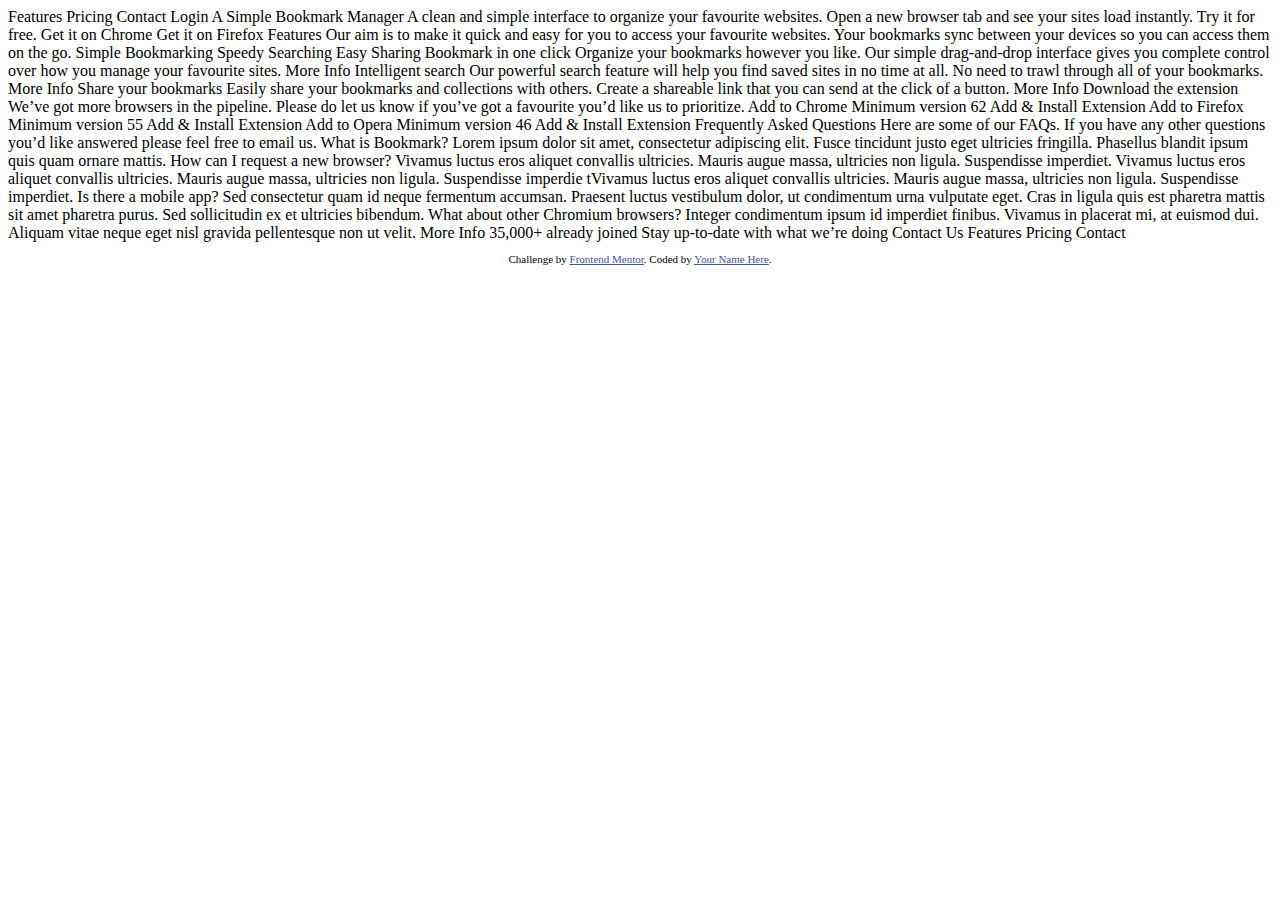
==== index.html @ 6b9d27e4 "Primer commit" ====
<!DOCTYPE html>
<html lang="en">
<head>
  <meta charset="UTF-8">
  <meta name="viewport" content="width=device-width, initial-scale=1.0"> <!-- displays site properly based on user's device -->

  <link rel="icon" type="image/png" sizes="32x32" href="./images/favicon-32x32.png">
  
  <title>Frontend Mentor | Bookmark landing page</title>

  <!-- Feel free to remove these styles or customise in your own stylesheet 👍 -->
  <style>
    .attribution { font-size: 11px; text-align: center; }
    .attribution a { color: hsl(228, 45%, 44%); }
  </style>
</head>
<body>

  Features
  Pricing
  Contact
  Login

  A Simple Bookmark Manager

  A clean and simple interface to organize your favourite websites. Open a new 
  browser tab and see your sites load instantly. Try it for free.

  Get it on Chrome
  Get it on Firefox

  Features

  Our aim is to make it quick and easy for you to access your favourite websites. 
  Your bookmarks sync between your devices so you can access them on the go.

  Simple Bookmarking
  Speedy Searching
  Easy Sharing

  Bookmark in one click

  Organize your bookmarks however you like. Our simple drag-and-drop interface 
  gives you complete control over how you manage your favourite sites.

  More Info

  Intelligent search

  Our powerful search feature will help you find saved sites in no time at all. 
  No need to trawl through all of your bookmarks.

  More Info

  Share your bookmarks

  Easily share your bookmarks and collections with others. Create a shareable 
  link that you can send at the click of a button.

  More Info

  Download the extension

  We’ve got more browsers in the pipeline. Please do let us know if you’ve 
  got a favourite you’d like us to prioritize.

  Add to Chrome
  Minimum version 62
  Add & Install Extension

  Add to Firefox
  Minimum version 55
  Add & Install Extension

  Add to Opera
  Minimum version 46
  Add & Install Extension

  Frequently Asked Questions
  
  Here are some of our FAQs. If you have any other questions you’d like 
  answered please feel free to email us.

  <!-- Question 1 -->
  What is Bookmark?

  <!-- Answer 1 -->
  Lorem ipsum dolor sit amet, consectetur adipiscing elit. Fusce tincidunt 
  justo eget ultricies fringilla. Phasellus blandit ipsum quis quam ornare mattis.

  <!-- Question 2 -->
  How can I request a new browser?

  <!-- Answer 2 -->
  Vivamus luctus eros aliquet convallis ultricies. Mauris augue massa, ultricies non ligula. 
  Suspendisse imperdiet. Vivamus luctus eros aliquet convallis ultricies. Mauris augue massa, 
  ultricies non ligula. Suspendisse imperdie tVivamus luctus eros aliquet convallis ultricies. 
  Mauris augue massa, ultricies non ligula. Suspendisse imperdiet.

  <!-- Question 3 -->
  Is there a mobile app?

  <!-- Answer 3 -->
  Sed consectetur quam id neque fermentum accumsan. Praesent luctus vestibulum dolor, ut condimentum 
  urna vulputate eget. Cras in ligula quis est pharetra mattis sit amet pharetra purus. Sed 
  sollicitudin ex et ultricies bibendum.

  <!-- Question 4 -->
  What about other Chromium browsers?

  <!-- Answer 4 -->
  Integer condimentum ipsum id imperdiet finibus. Vivamus in placerat mi, at euismod dui. Aliquam 
  vitae neque eget nisl gravida pellentesque non ut velit.

  More Info

  35,000+ already joined

  Stay up-to-date with what we’re doing

  Contact Us

  Features
  Pricing
  Contact
  
  <footer>
    <p class="attribution">
      Challenge by <a href="https://www.frontendmentor.io?ref=challenge" target="_blank">Frontend Mentor</a>. 
      Coded by <a href="#">Your Name Here</a>.
    </p>
  </footer>
</body>
</html>
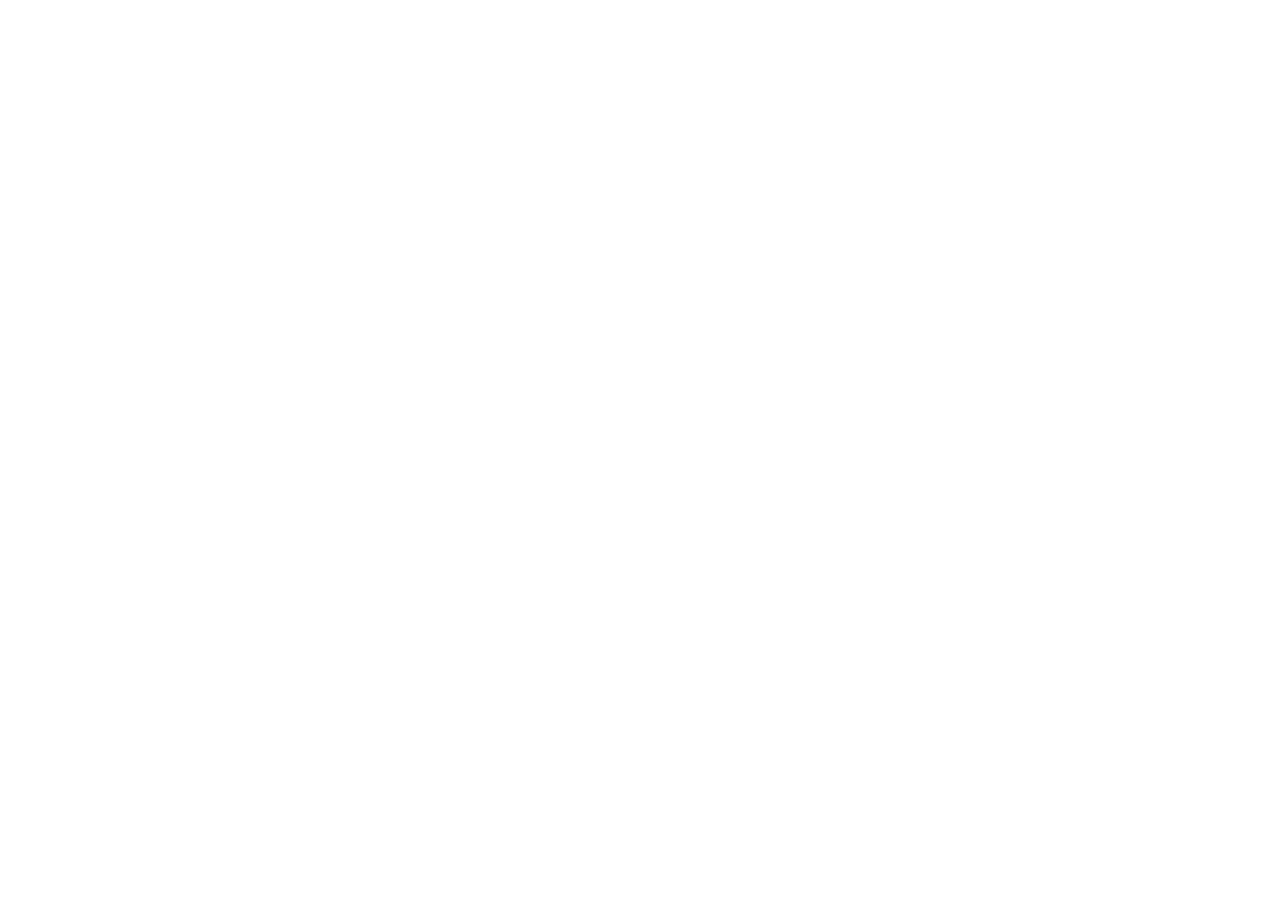
==== commit 1d3e4793: "Update file" ====
--- a/index.html
+++ b/index.html
@@ -3,132 +3,11 @@
 <head>
   <meta charset="UTF-8">
   <meta name="viewport" content="width=device-width, initial-scale=1.0"> <!-- displays site properly based on user's device -->
-
   <link rel="icon" type="image/png" sizes="32x32" href="./images/favicon-32x32.png">
-  
   <title>Frontend Mentor | Bookmark landing page</title>
-
-  <!-- Feel free to remove these styles or customise in your own stylesheet 👍 -->
-  <style>
-    .attribution { font-size: 11px; text-align: center; }
-    .attribution a { color: hsl(228, 45%, 44%); }
-  </style>
+  <link rel="stylesheet" href="style.css">
 </head>
 <body>
 
-  Features
-  Pricing
-  Contact
-  Login
-
-  A Simple Bookmark Manager
-
-  A clean and simple interface to organize your favourite websites. Open a new 
-  browser tab and see your sites load instantly. Try it for free.
-
-  Get it on Chrome
-  Get it on Firefox
-
-  Features
-
-  Our aim is to make it quick and easy for you to access your favourite websites. 
-  Your bookmarks sync between your devices so you can access them on the go.
-
-  Simple Bookmarking
-  Speedy Searching
-  Easy Sharing
-
-  Bookmark in one click
-
-  Organize your bookmarks however you like. Our simple drag-and-drop interface 
-  gives you complete control over how you manage your favourite sites.
-
-  More Info
-
-  Intelligent search
-
-  Our powerful search feature will help you find saved sites in no time at all. 
-  No need to trawl through all of your bookmarks.
-
-  More Info
-
-  Share your bookmarks
-
-  Easily share your bookmarks and collections with others. Create a shareable 
-  link that you can send at the click of a button.
-
-  More Info
-
-  Download the extension
-
-  We’ve got more browsers in the pipeline. Please do let us know if you’ve 
-  got a favourite you’d like us to prioritize.
-
-  Add to Chrome
-  Minimum version 62
-  Add & Install Extension
-
-  Add to Firefox
-  Minimum version 55
-  Add & Install Extension
-
-  Add to Opera
-  Minimum version 46
-  Add & Install Extension
-
-  Frequently Asked Questions
-  
-  Here are some of our FAQs. If you have any other questions you’d like 
-  answered please feel free to email us.
-
-  <!-- Question 1 -->
-  What is Bookmark?
-
-  <!-- Answer 1 -->
-  Lorem ipsum dolor sit amet, consectetur adipiscing elit. Fusce tincidunt 
-  justo eget ultricies fringilla. Phasellus blandit ipsum quis quam ornare mattis.
-
-  <!-- Question 2 -->
-  How can I request a new browser?
-
-  <!-- Answer 2 -->
-  Vivamus luctus eros aliquet convallis ultricies. Mauris augue massa, ultricies non ligula. 
-  Suspendisse imperdiet. Vivamus luctus eros aliquet convallis ultricies. Mauris augue massa, 
-  ultricies non ligula. Suspendisse imperdie tVivamus luctus eros aliquet convallis ultricies. 
-  Mauris augue massa, ultricies non ligula. Suspendisse imperdiet.
-
-  <!-- Question 3 -->
-  Is there a mobile app?
-
-  <!-- Answer 3 -->
-  Sed consectetur quam id neque fermentum accumsan. Praesent luctus vestibulum dolor, ut condimentum 
-  urna vulputate eget. Cras in ligula quis est pharetra mattis sit amet pharetra purus. Sed 
-  sollicitudin ex et ultricies bibendum.
-
-  <!-- Question 4 -->
-  What about other Chromium browsers?
-
-  <!-- Answer 4 -->
-  Integer condimentum ipsum id imperdiet finibus. Vivamus in placerat mi, at euismod dui. Aliquam 
-  vitae neque eget nisl gravida pellentesque non ut velit.
-
-  More Info
-
-  35,000+ already joined
-
-  Stay up-to-date with what we’re doing
-
-  Contact Us
-
-  Features
-  Pricing
-  Contact
-  
-  <footer>
-    <p class="attribution">
-      Challenge by <a href="https://www.frontendmentor.io?ref=challenge" target="_blank">Frontend Mentor</a>. 
-      Coded by <a href="#">Your Name Here</a>.
-    </p>
-  </footer>
 </body>
 </html>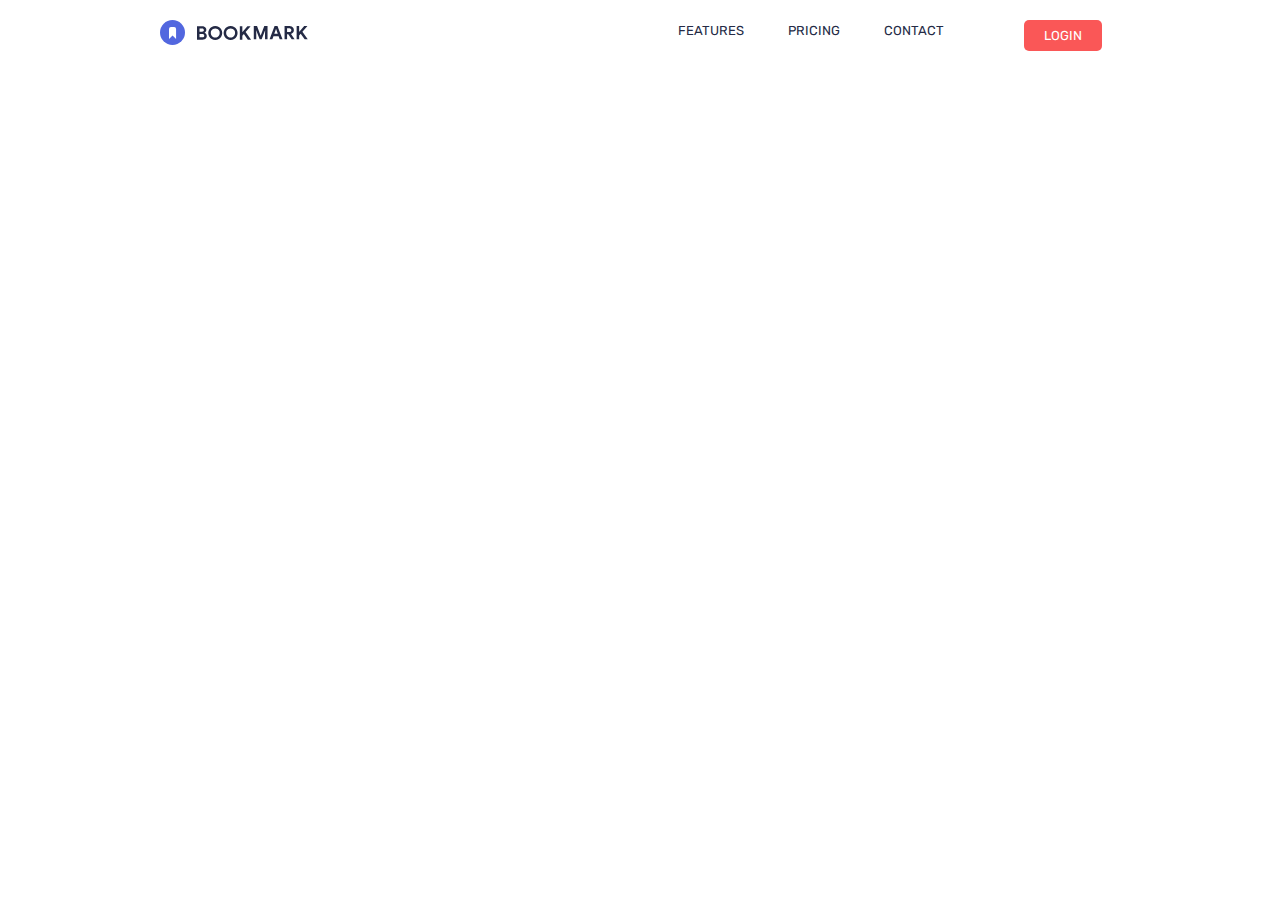
==== commit 772b0697: "Update header" ====
--- a/index.html
+++ b/index.html
@@ -8,6 +8,29 @@
   <link rel="stylesheet" href="style.css">
 </head>
 <body>
+    <header class="header">
+      <div class="header-center">
+        <div> <!--Inicia logo-->
+          <a href="#">
+            <img src="images/logo-bookmark.svg" alt="">
+          </a>
+        </div> <!--Termina logo-->
 
+        <div class="header-navegacion"> <!--Inicia navegacion-->
+          <div> <!--Inicia menu-->
+            <ul class="header-nav-menu">
+              <li class="header-nav-menu-li">Features</li>
+              <li class="header-nav-menu-li">Pricing</li>
+              <li class="header-nav-menu-li">Contact</li>
+            </ul>
+          </div> <!--Termina menu-->
+          
+          <div> <!--Inicia login-->
+            <button>Login</button>
+          </div> <!--Termina login-->
+        </div><!--Termina navegacion-->
+
+      </div>
+    </header>
 </body>
 </html>--- a/style.css
+++ b/style.css
@@ -0,0 +1,70 @@
+@import url('https://fonts.googleapis.com/css2?family=Rubik:wght@400;500&display=swap');
+
+:root
+{
+    --white: hsl(1, 0%, 100%);
+    --soft-blue: hsl(231, 69%, 60%);
+    --soft-red: hsl(0, 94%, 66%);
+    --grayish-blue: hsl(229, 8%, 60%);
+    --very-dark-blue: hsl(229, 31%, 21%);
+}
+
+*
+{
+    padding: 0;
+    margin: 0;
+    box-sizing: border-box;
+    font-family: 'Rubik', sans-serif;
+    font-weight: 400;
+}
+
+/****HEADER****/
+.header
+{
+    width: 100%;
+    height: 100px;
+    display: inline-block;
+}
+
+.header-center
+{
+    width: 75%;
+    display: grid;
+    grid-template-columns: 20% 80%;
+    margin: auto;
+    margin-top: 20px;
+}
+
+.header-navegacion
+{
+    width: 60%;
+    display: grid;
+    grid-template-columns: 75% 25%;
+    margin-left: 326px;
+}
+
+.header-nav-menu
+{
+    list-style-type: none;
+}
+
+.header-nav-menu-li
+{
+    margin-right: 40px;
+    text-transform: uppercase;
+    font-size: 13px;
+    display: inline-block;
+    color:  var( --very-dark-blue);
+}
+
+button
+{
+    background-color: var(--soft-red);
+    color: var(--white);
+    text-transform: uppercase;
+    font-size: 13px;
+    border: none;
+    padding: 8px 20px;
+    border-radius: 5px;
+}
+/****HEADER****/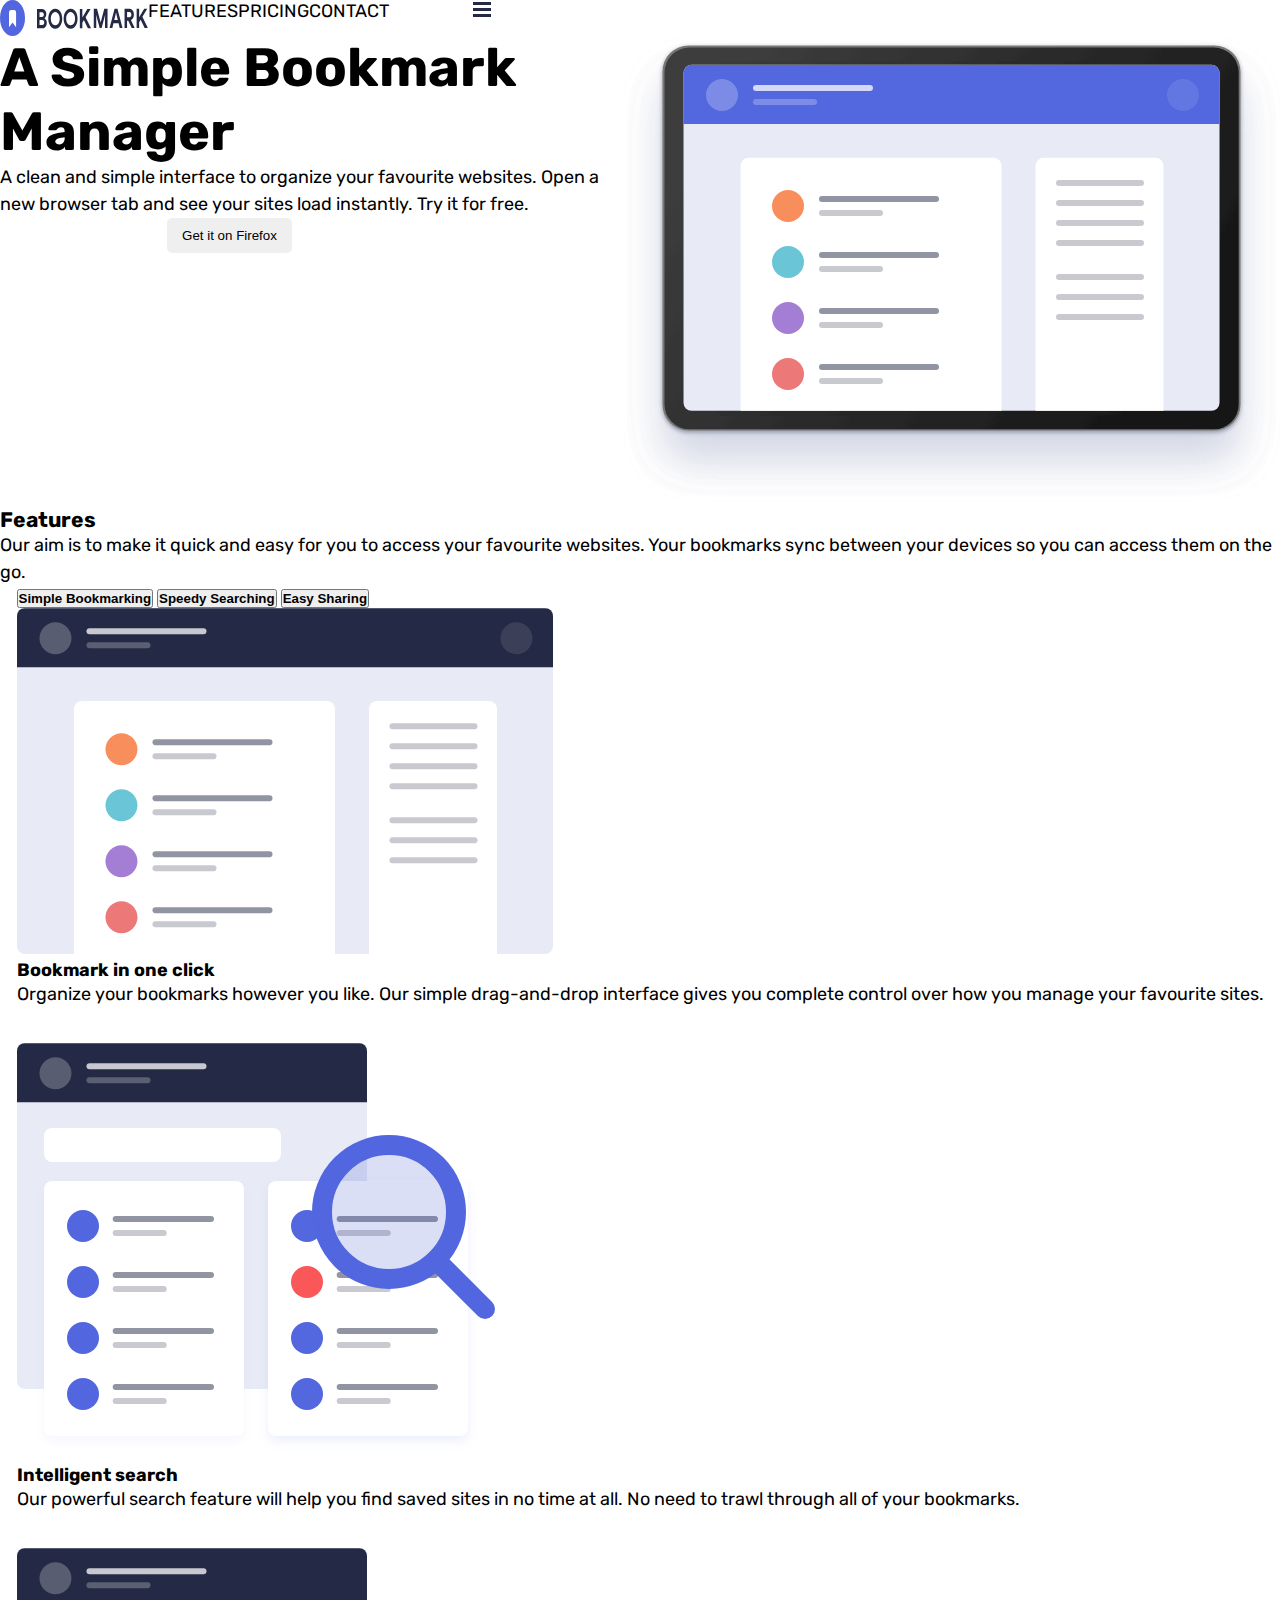
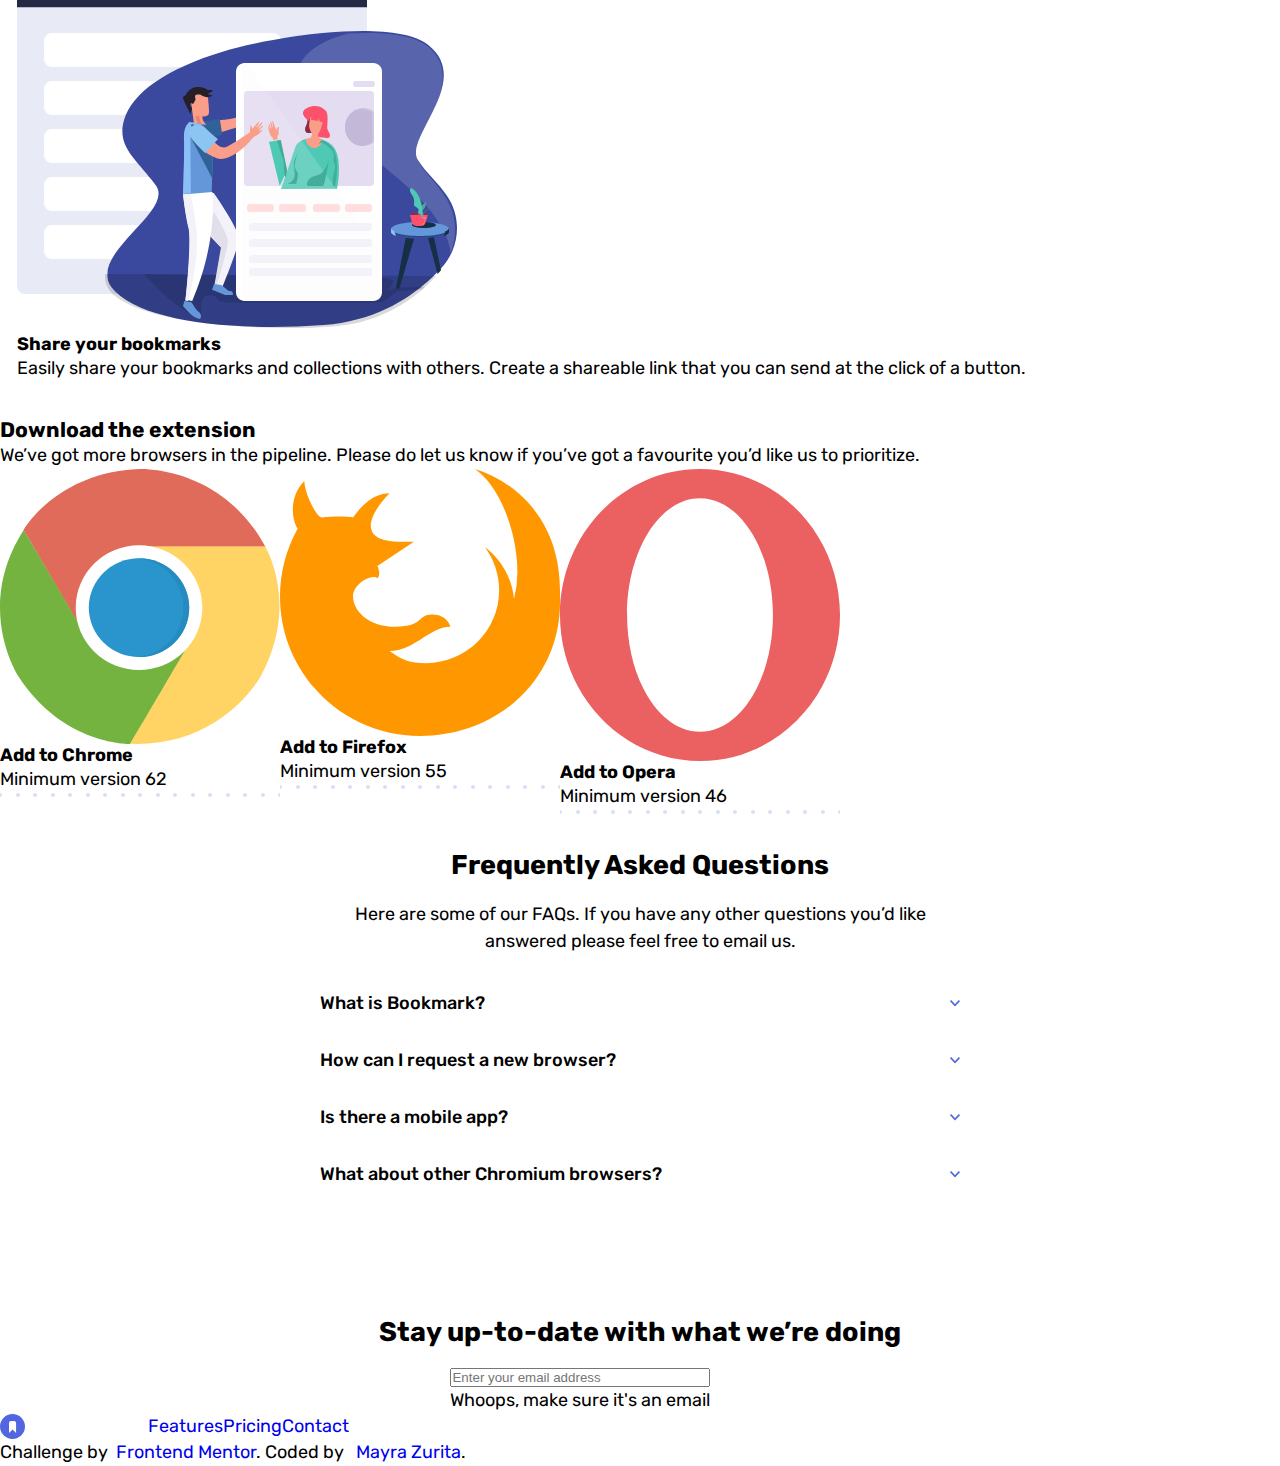
==== commit 361f2ab2: "Estructura html" ====
--- a/index.html
+++ b/index.html
@@ -4,33 +4,280 @@
   <meta charset="UTF-8">
   <meta name="viewport" content="width=device-width, initial-scale=1.0"> <!-- displays site properly based on user's device -->
   <link rel="icon" type="image/png" sizes="32x32" href="./images/favicon-32x32.png">
-  <title>Frontend Mentor | Bookmark landing page</title>
+  <title>Bookmark landing page | Frontend Mentor</title>
   <link rel="stylesheet" href="style.css">
 </head>
 <body>
-    <header class="header">
-      <div class="header-center">
-        <div> <!--Inicia logo-->
-          <a href="#">
-            <img src="images/logo-bookmark.svg" alt="">
-          </a>
-        </div> <!--Termina logo-->
-
-        <div class="header-navegacion"> <!--Inicia navegacion-->
-          <div> <!--Inicia menu-->
-            <ul class="header-nav-menu">
-              <li class="header-nav-menu-li">Features</li>
-              <li class="header-nav-menu-li">Pricing</li>
-              <li class="header-nav-menu-li">Contact</li>
+  <div class="container">
+    <nav class="flex">
+      <img src="images/logo-bookmark.svg" alt="" class="logo">
+      <div class="menuDiv">
+        <ul class="menu flex">
+          <li><a href="#">Features</a></li>
+          <li><a href="#">Pricing</a></li>
+          <li><a href="#">Contact</a></li>
+          <li><a class="red btn" href="#">Login</a></li>
+        </ul>
+      </div>
+      <div class="hamburger"><img onclick="changeIcon(this)" src="images/icon-hamburger.svg" alt="" class="hamburgerImg"></div>
+    </nav>
+    <main>
+      <div class="simpleBookmark flex">
+        <div class="simpBookmarkText flex">
+          <h1>A Simple Bookmark Manager</h1>
+          <p>A clean and simple interface to organize your favourite websites. Open a new browser tab and see your sites load instantly. Try it for free.</p>
+          <div class="buts">
+            <button class="blue btn">Get it on Chrome</button>
+            <button class="lightGrey btn">Get it on Firefox</button>
+          </div>
+        </div>
+        <div class="simpleBookmarkImg"><img src="images/illustration-hero.svg" alt="" class="simpImg"></div>
+      </div>
+      <div class="tabDiv flex">
+        <div class="tabPrgrph flex">
+          <h3>Features</h3>
+          <p>Our aim is to make it quick and easy for you to access your favourite websites. Your bookmarks sync between your devices so you can access them on the go.</p>
+        </div>
+        <div class="tabs">
+          <div class="tab">
+            <!-- Tab Links -->
+            <button class="tabLinks simple" id="defaultOpen">
+              <div class="button-wrap">
+
+                <h4>Simple Bookmarking</h4>
+              </div>
+            </button>
+
+            <button class="tabLinks speedy">
+              <div class="button-wrap">
+
+                <h4>Speedy Searching</h4>
+              </div>
+            </button>
+
+            <button class="tabLinks easy">
+              <div class="button-wrap">
+
+                <h4>Easy Sharing</h4>
+              </div>
+            </button>
+          </div>
+
+          <div class="tabContent simpleContent">
+            <div class="tabContent-wrap">
+
+              <div class="tabContent-img">
+                <img src="images/illustration-features-tab-1.svg" alt="">
+              </div>
+              <div class="tabContent-des">
+                <h4>Bookmark in one click</h4>
+                <p>Organize your bookmarks however you like. Our simple drag-and-drop interface gives you complete control over how you manage your favourite sites.</p>
+                <button class="blue btn">More Info</button>
+              </div>
+
+            </div>
+          </div>
+
+
+          <div class="tabContent speedyContent">
+            <div class="tabContent-wrap">
+              <div class="tabContent-img">
+                <img src="images/illustration-features-tab-2.svg" alt="">
+              </div>
+              <div class="tabContent-des">
+                <h4>Intelligent search</h4>
+                <p>Our powerful search feature will help you find saved sites in no time at all. No need to trawl through all of your bookmarks.</p>
+                <button class="blue btn">More Info</button>
+              </div>
+            </div>
+          </div>
+
+          <div class="tabContent easyContent defaultOpen">
+            <div class="tabContent-wrap">
+              <div class="tabContent-img">
+                <img src="images/illustration-features-tab-3.svg" alt="">
+              </div>
+              <div class="tabContent-des">
+                <h4> Share your bookmarks</h4>
+                <p>Easily share your bookmarks and collections with others. Create a shareable link that you can send at the click of a button.</p>
+                <button class="blue btn">More Info</button>
+              </div>
+            </div>
+          </div>
+        </div>
+      </div>
+
+      <div class="download flex">
+        <div class="downloadText flex">
+          <h3>Download the extension</h3>
+          <p>We’ve got more browsers in the pipeline. Please do let us know if you’ve got a favourite you’d like us to prioritize.</p>
+        </div>
+        <div class="cards flex">
+          <div class="card flex">
+            <img src="images/logo-chrome.svg" alt="" class="social">
+            <h4>Add to Chrome</h4>
+            <p class="version">Minimum version 62</p>
+            <img src="images/bg-dots.svg" alt="" class="dot">
+            <button class="blue btn">Add & Install Extension</button>
+          </div>
+
+          <div class="card flex">
+            <img src="images/logo-firefox.svg" alt="" class="social">
+            <h4>Add to Firefox</h4>
+            <p class="version">Minimum version 55</p>
+            <img src="images/bg-dots.svg" alt="" class="dot">
+            <button class="blue btn">Add & Install Extension</button>
+          </div>
+
+          <div class="card flex">
+            <img src="images/logo-opera.svg" alt="" class="social">
+            <h4>Add to Opera</h4>
+            <p class="version">Minimum version 46</p>
+            <img src="images/bg-dots.svg" alt="" class="dot">
+            <button class="blue btn">Add & Install Extension</button>
+          </div>
+
+        </div>
+      </div>
+
+
+      <div class="question flex">
+        <div class="questionText flex">
+          <h2>Frequently Asked Questions</h2>
+          <p>Here are some of our FAQs. If you have any other questions you’d like answered please feel free to email us.</p>
+        </div>
+        <div class="questionAccordion">
+          <div class="tab1">
+            <!-- Tab Links -->
+
+            <button class="tabLinks1 quest1">
+              <div class="button-wrap1">
+
+                <p>What is Bookmark?</p>
+                <img onclick="changeAccordionIcon()" src="images/icon-arrow.svg" alt="" class="accordionIcon">
+              </div>
+            </button>
+
+            <div class="tabContent1 quest1Content">
+              <div class="tabContent-wrap1">
+                <div class="tabContent-des1">
+                  <p>Lorem ipsum dolor sit amet, consectetur adipiscing elit. Fusce tincidunt
+                    justo eget ultricies fringilla. Phasellus blandit ipsum quis quam ornare mattis.</p>
+                </div>
+
+              </div>
+            </div>
+
+            <button class="tabLinks1 quest2">
+              <div class="button-wrap1">
+
+                <p>How can I request a new browser?</p>
+                <img onclick="changeAccordionIcon()" src="images/icon-arrow.svg" alt="" class="accordionIcon">
+              </div>
+            </button>
+
+
+            <div class="tabContent1 quest2Content">
+              <div class="tabContent-wrap1">
+                <div class="tabContent-des1">
+                  <p>Vivamus luctus eros aliquet convallis ultricies. Mauris augue massa, ultricies non ligula. Suspendisse imperdiet. Vivamus luctus eros aliquet convallis ultricies. Mauris augue massa, ultricies non ligula. Suspendisse imperdie
+                    tVivamus luctus eros aliquet convallis ultricies. Mauris augue massa, ultricies non ligula. Suspendisse imperdiet.</p>
+                </div>
+
+              </div>
+            </div>
+
+            <button class="tabLinks1 quest3">
+              <div class="button-wrap1">
+
+                <p>Is there a mobile app?</p>
+                <img onclick="changeAccordionIcon()" src="images/icon-arrow.svg" alt="" class="accordionIcon">
+              </div>
+            </button>
+
+
+            <div class="tabContent1 quest3Content">
+              <div class="tabContent-wrap1">
+                <div class="tabContent-des1">
+                  <p>Sed consectetur quam id neque fermentum accumsan. Praesent luctus vestibulum dolor, ut condimentum urna vulputate eget. Cras in ligula quis est pharetra mattis sit amet pharetra purus. Sed sollicitudin ex et ultricies bibendum.
+                  </p>
+                </div>
+
+              </div>
+            </div>
+
+            <button class="tabLinks1 quest4">
+              <div class="button-wrap1">
+
+                <p>What about other Chromium browsers?</p>
+                <img onclick="changeAccordionIcon()" src="images/icon-arrow.svg" alt="" class="accordionIcon">
+              </div>
+            </button>
+
+
+            <div class="tabContent1 quest4Content">
+              <div class="tabContent-wrap1">
+                <div class="tabContent-des1">
+                  <p>Integer condimentum ipsum id imperdiet finibus. Vivamus in placerat mi, at euismod dui. Aliquam vitae neque eget nisl gravida pellentesque non ut velit.</p>
+                </div>
+
+              </div>
+            </div>
+          </div>
+        </div>
+        <div class="but"><button class="blue btn">More Info</button></div>
+      </div>
+
+      <div class="contact flex">
+        <div class="headings flex">
+          <h5>35,000+ already joined</h5>
+          <h2>Stay up-to-date with what we’re doing</h2>
+        </div>
+        <div class="divForms flex">
+          <div class="inputValid flex">
+            <input type="email" class="emailCorrection" placeholder="Enter your email address">
+            <p class="emailAlert">Whoops, make sure it's an email</p>
+          </div>
+          <div class="butt">
+            <button class="red btn" onclick="emailValidate()">Contact Us</button>
+          </div>
+        </div>
+      </div>
+
+
+      <footer class="flex">
+        <div class="footerTop flex">
+          <div class="bookmark flex">
+            <svg width="148" height="25" xmlns="http://www.w3.org/2000/svg">
+              <g fill="none" fill-rule="evenodd">
+                <path
+                  d="M37 6.299h5.227c.746 0 1.434.155 2.062.466.629.311 1.123.735 1.484 1.27s.542 1.12.542 1.754c0 .672-.165 1.254-.495 1.746-.33.491-.762.868-1.297 1.129v.15c.697.248 1.25.643 1.661 1.185.41.541.616 1.191.616 1.95 0 .735-.196 1.385-.588 1.951a3.817 3.817 0 0 1-1.587 1.307c-.665.305-1.403.457-2.212.457H37V6.299zm5.04 5.45c.548 0 .986-.152 1.316-.457.33-.305.495-.688.495-1.148 0-.448-.159-.824-.476-1.13-.318-.304-.738-.457-1.26-.457H39.52v3.192h2.52zm.28 5.619c.61 0 1.086-.159 1.428-.476.342-.317.513-.731.513-1.241 0-.51-.174-.927-.522-1.251-.349-.324-.847-.485-1.494-.485H39.52v3.453h2.8zm12.927 2.595c-1.307 0-2.492-.308-3.556-.924a6.711 6.711 0 0 1-2.511-2.53c-.61-1.07-.915-2.246-.915-3.528 0-1.281.305-2.457.915-3.528a6.711 6.711 0 0 1 2.51-2.529C52.756 6.308 53.94 6 55.248 6c1.306 0 2.492.308 3.556.924a6.711 6.711 0 0 1 2.51 2.53c.61 1.07.915 2.246.915 3.527 0 1.282-.305 2.458-.915 3.528a6.711 6.711 0 0 1-2.51 2.53c-1.064.616-2.25.924-3.556.924zm0-2.39a4.52 4.52 0 0 0 2.258-.578 4.177 4.177 0 0 0 1.615-1.624c.392-.697.588-1.494.588-2.39 0-.896-.196-1.692-.588-2.389a4.177 4.177 0 0 0-1.615-1.624 4.52 4.52 0 0 0-2.258-.579 4.47 4.47 0 0 0-2.25.579 4.195 4.195 0 0 0-1.605 1.624c-.392.697-.588 1.493-.588 2.39 0 .895.196 1.692.588 2.389a4.195 4.195 0 0 0 1.605 1.624 4.47 4.47 0 0 0 2.25.578zm15.353 2.39c-1.307 0-2.492-.308-3.556-.924a6.711 6.711 0 0 1-2.51-2.53c-.61-1.07-.915-2.246-.915-3.528 0-1.281.305-2.457.914-3.528a6.711 6.711 0 0 1 2.511-2.529C68.108 6.308 69.294 6 70.6 6c1.307 0 2.492.308 3.556.924a6.711 6.711 0 0 1 2.51 2.53c.61 1.07.915 2.246.915 3.527 0 1.282-.305 2.458-.914 3.528a6.711 6.711 0 0 1-2.511 2.53c-1.064.616-2.25.924-3.556.924zm0-2.39a4.52 4.52 0 0 0 2.259-.578 4.177 4.177 0 0 0 1.614-1.624c.392-.697.588-1.494.588-2.39 0-.896-.196-1.692-.588-2.389a4.177 4.177 0 0 0-1.614-1.624 4.52 4.52 0 0 0-2.259-.579 4.47 4.47 0 0 0-2.25.579 4.195 4.195 0 0 0-1.605 1.624c-.392.697-.588 1.493-.588 2.39 0 .895.196 1.692.588 2.389a4.195 4.195 0 0 0 1.606 1.624 4.47 4.47 0 0 0 2.249.578zM79.83 6.3h2.52v5.73h.15l4.89-5.73h3.043v.149L85.6 11.973l5.338 7.542v.149h-3.08l-3.994-5.693-1.512 1.773v3.92h-2.52V6.299zM93.779 6h3.248l3.546 9.39h.15L104.268 6h3.267v13.365h-2.501v-6.589l.15-2.221h-.15l-3.398 8.81h-1.96l-3.416-8.81h-.149l.15 2.221v6.59h-2.483V6zm20.8 0h2.894l5.021 13.365h-2.781l-1.12-3.192h-5.115l-1.12 3.192h-2.781L114.579 6zm3.193 7.859l-1.176-3.36-.486-1.606h-.149l-.485 1.606-1.195 3.36h3.49zM124.553 6h4.872c.871 0 1.646.18 2.324.541.678.361 1.204.862 1.577 1.503.374.64.56 1.366.56 2.175 0 .858-.27 1.62-.812 2.286a4.617 4.617 0 0 1-2.044 1.447l-.018.13 3.584 5.134v.15h-2.894l-3.453-5.022h-1.176v5.021h-2.52V6zm4.853 6.03c.573 0 1.04-.175 1.4-.523.361-.349.542-.79.542-1.326 0-.51-.172-.945-.514-1.306-.342-.361-.806-.542-1.39-.542h-2.371v3.696h2.333zm7.23-6.03h2.52v5.73h.15l4.89-5.73h3.043v.15l-4.835 5.525 5.34 7.541v.15h-3.08l-3.996-5.694-1.512 1.773v3.92h-2.52V6z"
+                  fill="#FFF" fill-rule="nonzero" />
+                <g>
+                  <circle fill="#5267DF" cx="12.5" cy="12.5" r="12.5" />
+                  <path d="M9 9v10l3.54-3.44L16.078 19V9a2 2 0 0 0-2-2H11a2 2 0 0 0-2 2z" fill="#FFF" />
+                </g>
+              </g>
+            </svg>
+            <ul class="flex">
+              <li><a href="#">Features</a></li>
+              <li><a href="#">Pricing</a></li>
+              <li><a href="#">Contact</a></li>
             </ul>
-          </div> <!--Termina menu-->
-          
-          <div> <!--Inicia login-->
-            <button>Login</button>
-          </div> <!--Termina login-->
-        </div><!--Termina navegacion-->
-
-      </div>
-    </header>
+          </div>
+          <div class="social flex">
+            <img src="images/icon-facebook.svg" alt="" class="filterIcon">
+            <img src="images/icon-twitter.svg" alt="" class="filterIcon">
+          </div>
+        </div>
+        <div class="footerBottom">
+          <p class="attribution">
+            Challenge by&nbsp; <a href="https://www.frontendmentor.io?ref=challenge" target="_blank">Frontend Mentor</a>.
+            Coded by &nbsp; <a href="#">Mayra Zurita</a>.
+          </p>
+        </div>
+      </footer>
+    </main>
+  </div>
 </body>
 </html>--- a/style.css
+++ b/style.css
@@ -14,57 +14,374 @@
     padding: 0;
     margin: 0;
     box-sizing: border-box;
+}
+
+body 
+{
     font-family: 'Rubik', sans-serif;
+    font-size: 18px;
+    overflow-x: hidden;
+}
+
+p, h1, h2, h3, h4, h5, h6 
+{
+    margin: 0;
+}
+  
+ul, li 
+{
+    list-style: none;
+}
+
+a 
+{
+    text-decoration: none;
+}
+  
+.flex 
+{
+    display: flex;
+}
+  
+.container 
+{
+    display: flex;
+    flex-direction: column;
+}
+
+main 
+{
+    display: flex;
+    flex-direction: column;
+}
+  
+footer 
+{
+    display: flex;
+    flex-direction: column;
+}
+  
+.simpBookmarkText 
+{
+    flex-direction: column;
+}
+  
+.tabDiv 
+{
+    flex-direction: column;
+    align-items: center;
+}
+  
+.btn 
+{
+    display: inline-block;
+    object-fit: cover;
+    padding: 7px 15px;
+    border-radius: 5px;
+    border: none;
+    outline: none;
+}
+  
+.blue.btn:hover 
+{
+    background-color: white;
+    color: var(--softBlue);
+    border: 2px solid var(--softBlue);
+}
+  
+.red.btn:hover 
+{
+    background-color: white;
+    color: var(--softRed);
+    border: 2px solid var(--softRed);
+}
+  
+.blue 
+{
+    background-color: var(--softBlue);
+    color: white;
+    font-weight: 500;
+    text-align: center;
+    font-size: 18px;
+}
+  
+.red 
+{
+    background-color: var(--softRed);
+    color: white;
+    font-weight: 500;
+    text-align: center;
+    font-size: 18px;
+}
+  
+.tabPrgrph
+{
+    flex-direction: column;
+}
+  
+.download 
+{
+    flex-direction: column;
+}
+  
+.downloadText 
+{
+    flex-direction: column;
+}
+  
+.card 
+{
+    flex-direction: column;
+}
+  
+.contact 
+{
+    flex-direction: column;
+}
+  
+.headings 
+{
+    flex-direction: column;
+}
+  
+.inputValid 
+{
+    flex-direction: column;
+}
+  
+nav ul.flex li a 
+{
+    text-transform: uppercase;
+    color: var(--veryDarkBlue);
+}
+  
+nav ul.flex li a:hover 
+{
+    color: var(--softRed);
+    cursor: pointer;
+}
+  
+.red.btn 
+{
+    color: #fff;
+}
+  
+.red.btn:hover 
+{
+    color: var(--softRed);
+    background-color: white;
+    border: 2px solid var(--softRed);
+}
+  
+h1 
+{
+    font-size: 3em;
+    color: var(--veryDarkBlue);
+}
+  
+h3, h4 
+{
+    color: var(--veryDarkBlue);
+}
+  
+p 
+{
+    color: var(--grayishBlue);
+    line-height: 1.5em;
+}
+  
+.buts 
+{
+    display: flex;
+    font-size: 20px;
+    font-weight: 500;
+}
+  
+.center 
+{
+    position: relative;
+    top: 50%;
+    left: 50%;
+    transform: translate(-50%, -50%);
+}
+  
+.question 
+{
+    flex-direction: column;
+    align-items: center;
+    justify-content: space-between;
+}
+  
+.questionText 
+{
+    flex-direction: column;
+    width: 50%;
+    text-align: center;
+}
+  
+.questionAccordion 
+{
+    width: 50%;
+}
+  
+.questionText h2 
+{
+    color: var(--veryDarkBlue);
+    margin-bottom: 20px;
+}
+  
+.but 
+{
+    margin-top: 20px;
+}
+  
+.bookmark.flex 
+{
+    align-items: center;
+}
+  
+.tab1 
+{
+    display: grid;
+    grid-template-columns: 1fr;
+    grid-auto-rows: auto;
+    margin-bottom: 20px;
+    margin-top: 20px;
+}
+  
+.tabContent-wrap1 
+{
+    width: 100%;
+    flex-direction: column;
+    height: auto;
+    align-items: center;
+}
+  
+.tab1 button 
+{
+    background: transparent;
+    cursor: pointer;
+    outline: none;
+    transition: all .5s ease;
+    padding-top: 15px;
+    padding-bottom: 15px;
+    border: none;
+}
+  
+.tab-links1 
+{
+    background: transparent;
+}
+  
+.accordionIcon 
+{
+    margin-top: 10px;
+    text-align: right;
+}
+  
+button.tab-links1:first-child 
+{
+    border-top: 1px solid #999;
+}
+  
+.button-wrap1 p 
+{
+    font-family: 'Rubik', sans-serif;
+    font-size: 18px;
     font-weight: 400;
-}
-
-/****HEADER****/
-.header
+    color: var(--veryDarkBlue);
+    font-weight: 500;
+    transition: color .2s ease;
+    border: none;
+}
+  
+.button-wrap1:hover p 
+{
+    color: var(--softRed);
+}
+  
+.button-wrap1 .accordionIcon 
+{
+    width: auto;
+    height: 7px;
+    object-fit: cover;
+}
+  
+.button-wrap1 
+{
+    display: flex;
+    justify-content: space-between;
+}
+  
+.tab1 button:hover h4 
+{
+    opacity: 1;
+}
+
+  /* Tab Content */
+ .tabContent1 
+ {
+    display: none;
+    height: auto;
+}
+  
+.showContent1 
+{
+    display: block;
+}
+  
+.tabContent-des1 
+{
+    height: auto;
+}
+  
+.tabContent-wrap1 
+{
+    height: auto;
+}
+  
+.tabContent-des1 h4 
+{
+    color: var(--veryDarkBlue);
+    font-size: 1.6rem;
+    margin-bottom: 20px;
+}
+  
+.tabContent-des1 p 
 {
     width: 100%;
-    height: 100px;
-    display: inline-block;
-}
-
-.header-center
-{
-    width: 75%;
-    display: grid;
-    grid-template-columns: 20% 80%;
-    margin: auto;
-    margin-top: 20px;
-}
-
-.header-navegacion
-{
-    width: 60%;
-    display: grid;
-    grid-template-columns: 75% 25%;
-    margin-left: 326px;
-}
-
-.header-nav-menu
-{
-    list-style-type: none;
-}
-
-.header-nav-menu-li
-{
-    margin-right: 40px;
+    height: auto;
+    color: var(--grayishBlue);
+    margin-bottom: 20px;
+}
+  
+.contact 
+{
+    flex-direction: column;
+    align-items: center;
+    justify-content: space-between;
+}
+  
+.contact h3, h5 
+{
+    color: white;
+    text-align: center;
+    font-weight: none;
+}
+  
+.contact h2 
+{
+    margin-bottom: 20px;
+}
+  
+.contact h5 
+{
+    margin-bottom: 20px;
     text-transform: uppercase;
-    font-size: 13px;
-    display: inline-block;
-    color:  var( --very-dark-blue);
-}
-
-button
-{
-    background-color: var(--soft-red);
-    color: var(--white);
-    text-transform: uppercase;
-    font-size: 13px;
-    border: none;
-    padding: 8px 20px;
-    border-radius: 5px;
-}
-/****HEADER****/+    letter-spacing: 2px;
+}
+  
+.emailAlert.show 
+{
+    display: block;
+}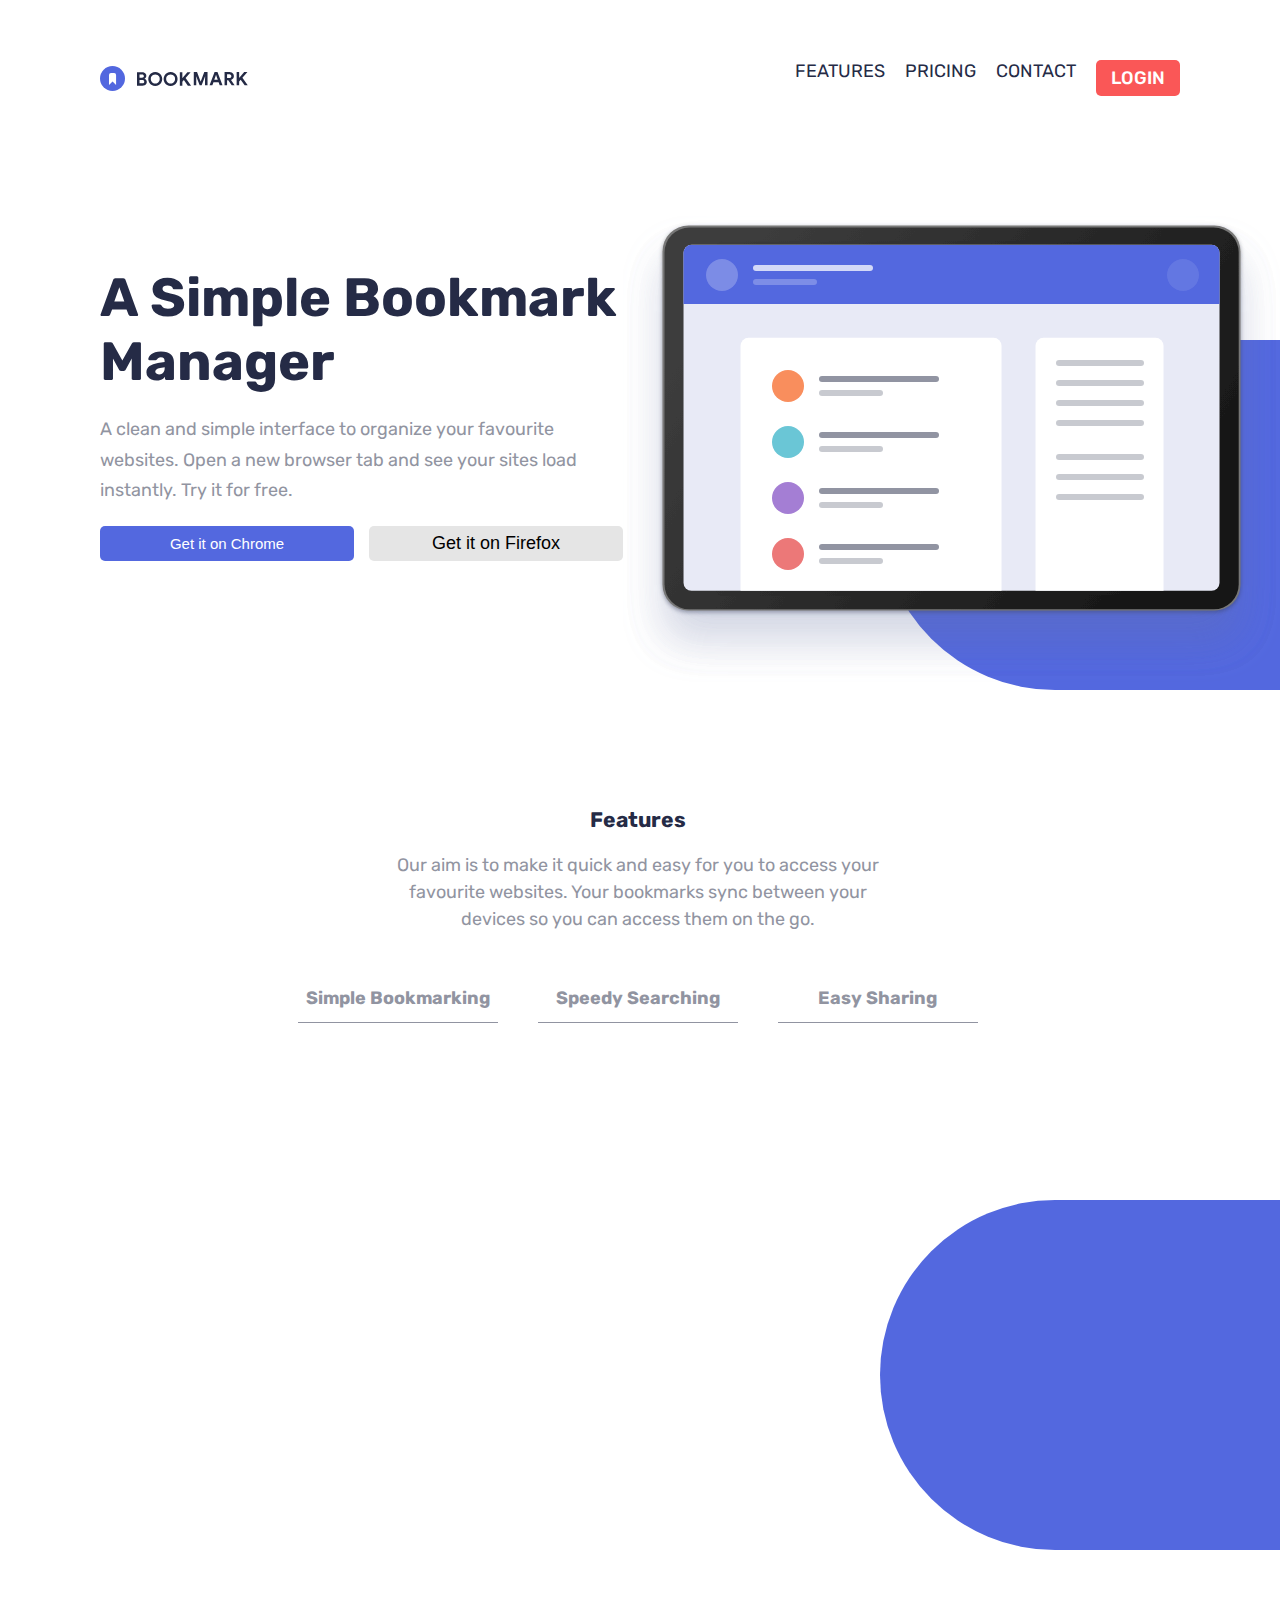
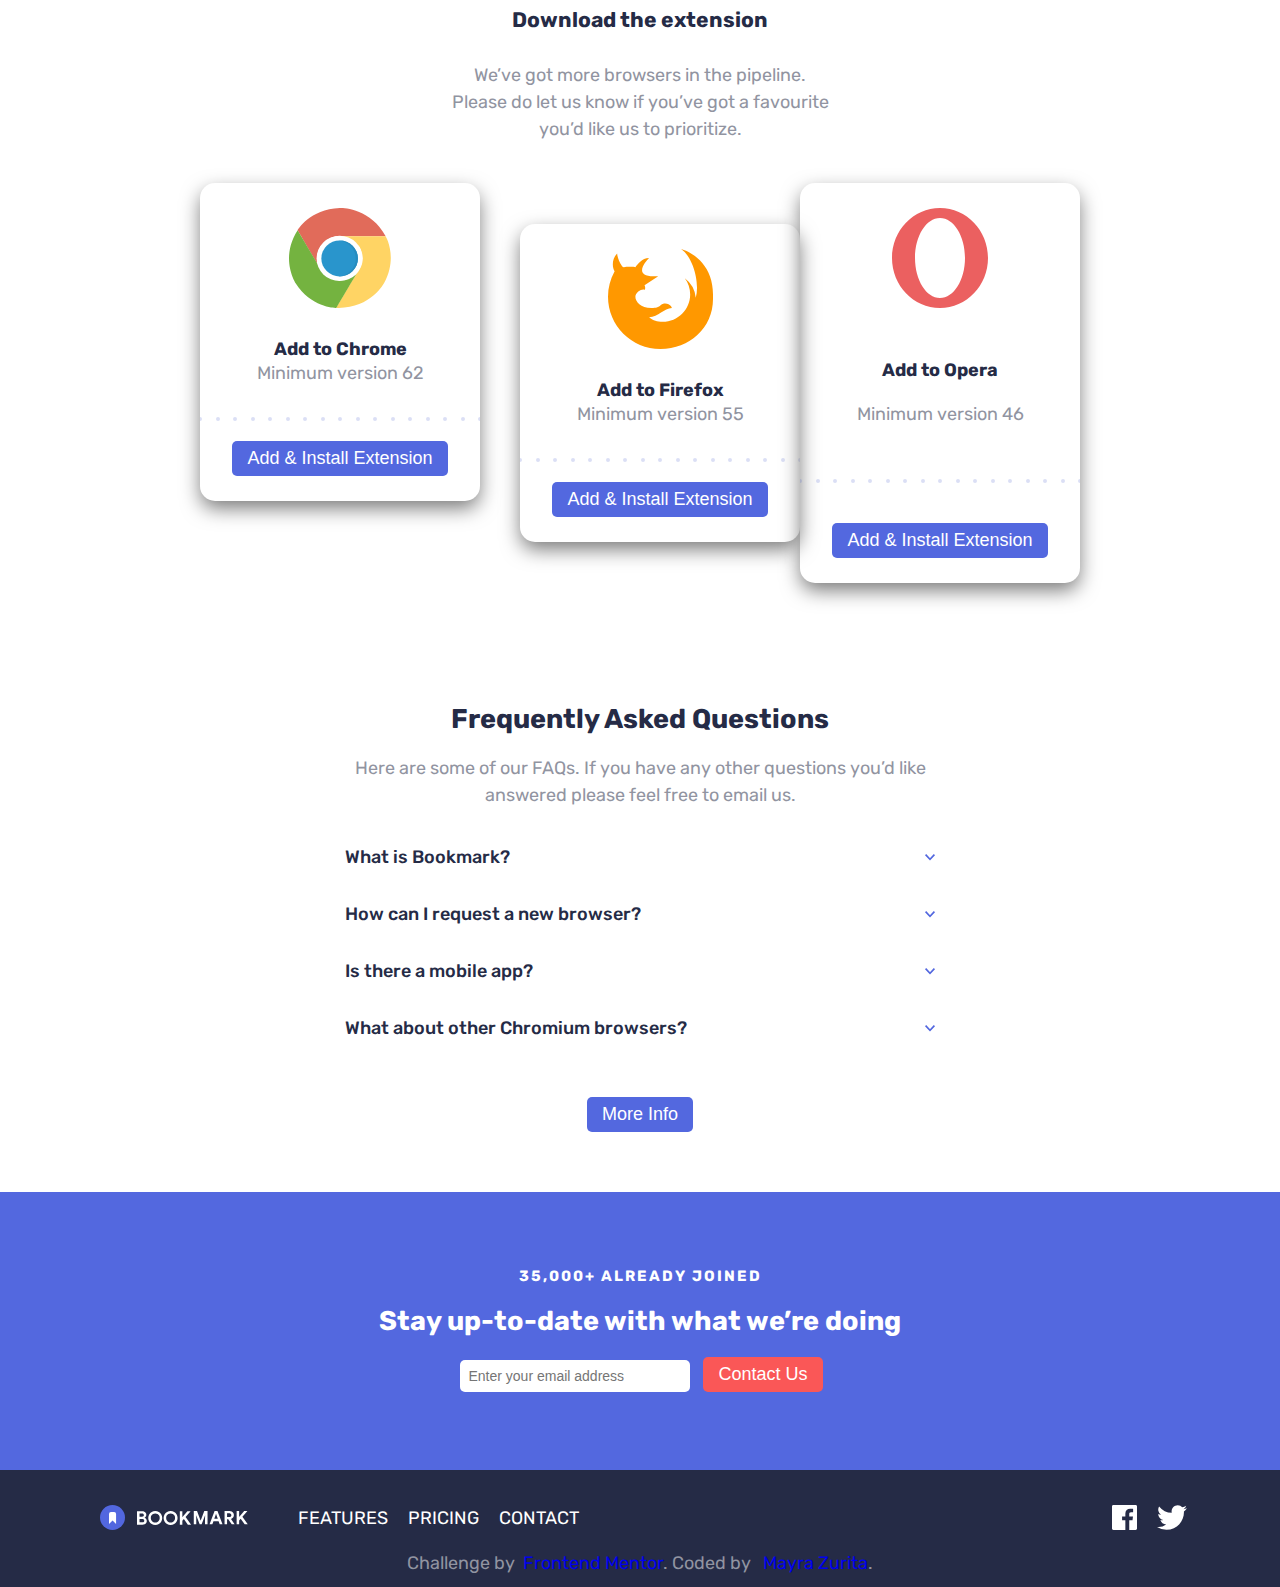
==== commit 9b153973: "Estructura css 2" ====
--- a/index.html
+++ b/index.html
@@ -43,21 +43,18 @@
             <!-- Tab Links -->
             <button class="tabLinks simple" id="defaultOpen">
               <div class="button-wrap">
-
                 <h4>Simple Bookmarking</h4>
               </div>
             </button>
 
             <button class="tabLinks speedy">
               <div class="button-wrap">
-
                 <h4>Speedy Searching</h4>
               </div>
             </button>
 
             <button class="tabLinks easy">
               <div class="button-wrap">
-
                 <h4>Easy Sharing</h4>
               </div>
             </button>
@@ -65,7 +62,6 @@
 
           <div class="tabContent simpleContent">
             <div class="tabContent-wrap">
-
               <div class="tabContent-img">
                 <img src="images/illustration-features-tab-1.svg" alt="">
               </div>
@@ -152,7 +148,6 @@
 
             <button class="tabLinks1 quest1">
               <div class="button-wrap1">
-
                 <p>What is Bookmark?</p>
                 <img onclick="changeAccordionIcon()" src="images/icon-arrow.svg" alt="" class="accordionIcon">
               </div>
@@ -164,13 +159,11 @@
                   <p>Lorem ipsum dolor sit amet, consectetur adipiscing elit. Fusce tincidunt
                     justo eget ultricies fringilla. Phasellus blandit ipsum quis quam ornare mattis.</p>
                 </div>
-
               </div>
             </div>
 
             <button class="tabLinks1 quest2">
               <div class="button-wrap1">
-
                 <p>How can I request a new browser?</p>
                 <img onclick="changeAccordionIcon()" src="images/icon-arrow.svg" alt="" class="accordionIcon">
               </div>
@@ -183,13 +176,11 @@
                   <p>Vivamus luctus eros aliquet convallis ultricies. Mauris augue massa, ultricies non ligula. Suspendisse imperdiet. Vivamus luctus eros aliquet convallis ultricies. Mauris augue massa, ultricies non ligula. Suspendisse imperdie
                     tVivamus luctus eros aliquet convallis ultricies. Mauris augue massa, ultricies non ligula. Suspendisse imperdiet.</p>
                 </div>
-
               </div>
             </div>
 
             <button class="tabLinks1 quest3">
               <div class="button-wrap1">
-
                 <p>Is there a mobile app?</p>
                 <img onclick="changeAccordionIcon()" src="images/icon-arrow.svg" alt="" class="accordionIcon">
               </div>
@@ -202,13 +193,11 @@
                   <p>Sed consectetur quam id neque fermentum accumsan. Praesent luctus vestibulum dolor, ut condimentum urna vulputate eget. Cras in ligula quis est pharetra mattis sit amet pharetra purus. Sed sollicitudin ex et ultricies bibendum.
                   </p>
                 </div>
-
               </div>
             </div>
 
             <button class="tabLinks1 quest4">
               <div class="button-wrap1">
-
                 <p>What about other Chromium browsers?</p>
                 <img onclick="changeAccordionIcon()" src="images/icon-arrow.svg" alt="" class="accordionIcon">
               </div>
@@ -220,7 +209,6 @@
                 <div class="tabContent-des1">
                   <p>Integer condimentum ipsum id imperdiet finibus. Vivamus in placerat mi, at euismod dui. Aliquam vitae neque eget nisl gravida pellentesque non ut velit.</p>
                 </div>
-
               </div>
             </div>
           </div>
--- a/style.css
+++ b/style.css
@@ -84,22 +84,22 @@
   
 .blue.btn:hover 
 {
-    background-color: white;
-    color: var(--softBlue);
-    border: 2px solid var(--softBlue);
+    background-color:var(--white);
+    color: var(--soft-blue);
+    border: 2px solid var(--soft-blue);
 }
   
 .red.btn:hover 
 {
-    background-color: white;
-    color: var(--softRed);
-    border: 2px solid var(--softRed);
+    background-color: var(--white);
+    color: var(--soft-red);
+    border: 2px solid var(--soft-red);
 }
   
 .blue 
 {
-    background-color: var(--softBlue);
-    color: white;
+    background-color: var(--soft-blue);
+    color: var(--white);
     font-weight: 500;
     text-align: center;
     font-size: 18px;
@@ -107,8 +107,8 @@
   
 .red 
 {
-    background-color: var(--softRed);
-    color: white;
+    background-color: var(--soft-red);
+    color: var(--white);
     font-weight: 500;
     text-align: center;
     font-size: 18px;
@@ -152,12 +152,12 @@
 nav ul.flex li a 
 {
     text-transform: uppercase;
-    color: var(--veryDarkBlue);
+    color: var(--very-dark-blue);
 }
   
 nav ul.flex li a:hover 
 {
-    color: var(--softRed);
+    color: var(--soft-red);
     cursor: pointer;
 }
   
@@ -168,25 +168,25 @@
   
 .red.btn:hover 
 {
-    color: var(--softRed);
-    background-color: white;
-    border: 2px solid var(--softRed);
+    color: var(--soft-red);
+    background-color: var(--white);
+    border: 2px solid var(--soft-red);
 }
   
 h1 
 {
     font-size: 3em;
-    color: var(--veryDarkBlue);
+    color: var(--very-dark-blue);
 }
   
 h3, h4 
 {
-    color: var(--veryDarkBlue);
+    color: var(--very-dark-blue);
 }
   
 p 
 {
-    color: var(--grayishBlue);
+    color: var( --grayish-blue);
     line-height: 1.5em;
 }
   
@@ -226,7 +226,7 @@
   
 .questionText h2 
 {
-    color: var(--veryDarkBlue);
+    color: var(--very-dark-blue);
     margin-bottom: 20px;
 }
   
@@ -289,7 +289,7 @@
     font-family: 'Rubik', sans-serif;
     font-size: 18px;
     font-weight: 400;
-    color: var(--veryDarkBlue);
+    color: var(--very-dark-blue);
     font-weight: 500;
     transition: color .2s ease;
     border: none;
@@ -297,7 +297,7 @@
   
 .button-wrap1:hover p 
 {
-    color: var(--softRed);
+    color: var(--soft-red);
 }
   
 .button-wrap1 .accordionIcon 
@@ -342,7 +342,7 @@
   
 .tabContent-des1 h4 
 {
-    color: var(--veryDarkBlue);
+    color: var(--very-dark-blue);
     font-size: 1.6rem;
     margin-bottom: 20px;
 }
@@ -351,7 +351,7 @@
 {
     width: 100%;
     height: auto;
-    color: var(--grayishBlue);
+    color: var( --grayish-blue);
     margin-bottom: 20px;
 }
   
@@ -364,7 +364,7 @@
   
 .contact h3, h5 
 {
-    color: white;
+    color: var(--white);
     text-align: center;
     font-weight: none;
 }
@@ -384,4 +384,1356 @@
 .emailAlert.show 
 {
     display: block;
-}+}
+
+@media screen and (max-width: 1440px) {
+    .question 
+    {
+        padding: 60px 165px;
+    }
+
+    nav 
+    {
+        padding: 60px 165px;
+        justify-content: space-between;
+        align-items: center;
+    }
+    nav ul .flex 
+    {
+        justify-content: space-between;
+        align-items: center;
+    }
+
+    nav ul li 
+    {
+        margin-left: 20px;
+    }
+
+    .hamburger
+    {
+        display: none;
+    }
+
+    .simpleBookmark 
+    {
+        padding: 60px 0px 60px 165px;
+    }
+
+    .simpleBookmark .blue .btn 
+    {
+        padding: 7px 15px;
+        font-weight: 500;
+        text-align: center;
+        font-size: 18px;
+    }
+
+    .simpleBookmark .lightGrey.btn
+    {
+        padding: 7px 15px;
+        font-weight: 500;
+        text-align: center;
+        font-size: 18px;
+        background: #E5E5E5;
+    }
+
+    .simpleBookmark .lightGrey.btn:hover 
+    {
+        border: 2px solid var( --grayish-blue)
+    }
+
+    .simpleBookmark::after
+    {
+        content: '';
+        position: absolute;
+        top: 340px;
+        right: 0;
+        width: 400px;
+        height: 350px;
+        border-top-left-radius: 600px;
+        border-bottom-left-radius: 600px;
+        background-color: var(--soft-blue);
+        z-index: -1;
+    }
+
+    .simpBookmarkText 
+    {
+        margin-top: 50px;
+    }
+
+    .simpBookmarkText .buts .blue.btn
+    {
+        margin-right: 15px;
+    }
+
+    .simpBookmarkText button.btn
+    {
+        font-size: 15px;
+        font-weight: 500;
+        width: 100%;
+    }
+
+    .simpBookmarkText h1
+    {
+        margin-bottom: 20px;
+    }
+
+    .simpBookmarkText p
+    {
+        margin-bottom: 20px;
+        line-height: 1.7em;
+        color: var(--grayish-blue);
+    }
+
+    .simpBookmarkText .btn
+    {
+        width: 160px;
+    }
+
+    .simpBookmarkText .btn:hover
+    {
+        border: 1px solid var(--grayish-blue);
+        color: var(--grayish-blue);
+        background: var(--white);
+        cursor: pointer;
+    }
+
+    .simpBookmarkText .btn.blue:hover
+    {
+        border: 2px solid var(--soft-blue);
+        color: var(--soft-blue);
+        background: var(--white);
+        cursor: pointer;
+    }
+
+    .tabDiv
+    {
+        width: 1440px;
+        height: 800px;
+        max-width: 1440px;
+        padding: 60px 165px 60px 0px;
+    }
+
+    .tabDiv::before
+    {
+        content: '';
+        position: absolute;
+        top: 1200px;
+        right: 0;
+        width: 400px;
+        height: 350px;
+        border-top-left-radius: 600px;
+        border-bottom-left-radius: 600px;
+        background-color: var(--soft-blue);
+        z-index: -1;
+    }
+
+    .tabPrgrph
+    {
+        flex-direction: column;
+        align-items: center;
+    }
+
+    .tabPrgrph h3 
+    {
+        margin-bottom: 20px;
+    }
+
+    .tabPrgrph p 
+    {
+        margin-bottom: 40px;
+        width: 40%;
+        text-align: center;
+    }
+
+    .download
+    {
+        padding: 60px 165px;
+    }
+
+    .download img.social
+    {
+        display: block;
+        width: auto;
+        height: 100px;
+        object-fit: cover;
+        margin-bottom: 30px;
+    }
+
+    .download img.dot 
+    {
+        height: 4px;
+        width: 100%;
+        object-fit: cover;
+    }
+
+    .cards
+    {
+        justify-content: center;
+        height: 400px;
+    }
+
+    .card
+    {
+        padding-top: 25px;
+        padding-bottom: 25px;
+        align-items: center;
+        justify-content: space-between;
+        border-radius: 15px;
+        box-shadow: 0px 8px 20px -1px rgba(119, 119, 119, 1);
+    }
+
+    .card p 
+    {
+        margin-bottom: 30px;
+    }
+
+    .card .btn 
+    {
+        margin-top: 20px;
+    }
+
+    .card:first-child
+    {
+        margin-right: 40px;
+        align-self: flex-start;
+    }
+
+    .card:nth-child(2)
+    {
+        align-self: center;
+    }
+
+    .card:last-child
+    {
+        flex-direction: column;
+        align-items: center;
+    }
+
+    .downloadText 
+    {
+        flex-direction: column;
+        align-items: center;
+    }
+    
+    .downloadText h3 
+    {
+        margin-bottom: 30px;
+    }
+    
+    .downloadText p 
+    {
+        margin-bottom: 40px;
+        width: 40%;
+        text-align: center;
+    }
+    
+    .card .btn:hover 
+    {
+        background-color: var(--white);
+        color: var(--soft-blue);
+        border: 2px solid var(--soft-blue);
+    }
+
+      /* Tab Button */
+    .tab 
+    {
+        display: flex;
+        justify-content: center;
+        font-family: 'Rubik', sans-serif;
+        font-size: 18px;
+        margin-left: 40px;
+    }
+
+    .tab button 
+    {
+        width: 200px;
+        height: 50px;
+        background: var(--white);
+        border: none;
+        cursor: pointer;
+        outline: none;
+        transition: all .5s ease;
+        margin-bottom: 100px;
+        margin-right: 40px;
+        border-bottom: 0.5px solid var(--grayish-blue);
+    }
+
+    .tab button:hover {
+        background: var(--white);
+        border-bottom: 5px solid var(--soft-red);
+    }
+
+    .tab button h4 {
+        font-family: 'Rubik', sans-serif;
+        font-size: 18px;
+        font-style: none;
+        font-weight: none;
+        color: var(--grayish-blue );
+    }
+
+    .tab button:hover h4 
+    {
+        opacity: 1;
+    }
+
+    /* Tab Content */
+    .tabContent 
+    {
+        display: none;
+    }
+
+    .showContent 
+    {
+        display: block;
+    }
+
+    .tabContent-wrap 
+    {
+        display: flex;
+        align-items: center;
+        justify-content: space-between;
+        padding-left: 100px;
+    }
+
+    .tabContent-des h4 
+    {
+        color: var(--very-dark-blue);
+        font-size: 1.6rem;
+        margin-bottom: 20px;
+    }
+
+    .tabContent-des p {
+        width: 400px;
+        color: var(--grayish-blue);
+        margin: 0;
+        margin-bottom: 20px;
+    }
+
+    .tabContent-img {
+        width: 100%;
+        height: auto;
+        margin: 0;
+    }
+
+    .tabContent-des {
+        width: 100%;
+        margin-left: 0;
+        padding-left: 0;
+    }
+
+    .tabContent-img img {
+        width: 536px;
+        height: auto;
+        margin-right: 120px;
+    }
+
+    .contact {
+        padding-top: 75px;
+        padding-bottom: 75px;
+        background-color: var(--soft-blue);
+        color: var(--white);
+    }
+
+    .emailCorrection {
+        border: none;
+        outline: none;
+        padding: 8px;
+        border-radius: 5px;
+        font-weight: 500;
+        font-size: 14px;
+        width: 230px;
+    }
+
+    .inputValid {
+        background-color: transparent;
+        border-radius: 5px;
+        padding: 3px;
+        display: flex;
+        align-items: flex-start;
+        margin-right: 10px;
+    }
+
+    .inputValid p {
+        color: var(--white);
+        font-size: 12px;
+        font-weight: 500;
+        font-style: italic;
+        display: none;
+    }
+
+    footer {
+        background-color: var(--very-dark-blue);
+        padding: 35px 165px 10px 165px;
+        justify-content: center;
+        align-items: space-between;
+    }
+
+    .footerTop {
+        justify-content: space-between;
+        padding-bottom: 0px;
+        margin-bottom: 0px;
+    }
+
+    .footerTop ul.flex {
+        margin-left: 50px;
+    }
+
+    .footerTop ul.flex li a {
+        text-transform: uppercase;
+        margin-right: 20px;
+        color: #fff;
+    }
+
+    .footerTop ul.flex li a:hover {
+        color: tomato;
+    }
+
+    footer .social img:first-child {
+        margin-right: 20px;
+    }
+
+    .filterIcon:hover {
+        filter: invert(42%) sepia(34%) saturate(1085%) hue-rotate(314deg) brightness(107%) contrast(105%);
+    }
+
+    .footerBottom {
+        display: flex;
+        align-items: flex-end;
+        margin-top: 20px;
+        justify-content: center;
+    }
+}
+
+@media screen and (max-width: 1300px) {
+    nav 
+    {
+        padding-right: 100px;
+        padding-left: 100px;
+    }
+    
+    .simpleBookmark 
+    {
+        padding: 60px 0px 60px 100px;
+    }
+    
+    .tabDiv 
+    {
+        padding: 60px 100px 60px -65px;
+    }
+    
+    footer 
+    {
+        padding-left: 100px;
+        padding-right: 100px;
+    }
+    
+    .question 
+    {
+        padding: 60px 100px;
+    }
+}
+
+@media screen and (max-width:1300px) {
+    .tabDiv {
+      padding: 60px 50px 60px -135px;
+    }
+  
+    .question {
+      padding: 60px 50px;
+    }
+  }
+  
+  @media screen and (max-width:1200px) {
+    .tabDiv {
+      padding: 60px 50px 60px -175px;
+    }
+  }
+  
+  @media screen and (max-width:1100px) {
+    .tabDiv {
+      padding: 60px 50px 60px -175px;
+    }
+  
+    .tabContent-img {
+      margin-left: -100px;
+    }
+  
+    .tabs {
+      margin-left: -150px;
+    }
+  
+    .tabContent-img img {
+      width: 400px;
+      height: auto;
+    }
+  
+    .tabContent-des {
+      margin-left: -20px;
+    }
+  
+    .simpleBookmark .blue.btn {
+      font-size: 14px;
+    }
+  
+    .download .blue.btn {
+      font-size: 14px;
+      font-weight: 500;
+    }
+  
+    .simpleBookmark .lightGrey.btn {
+      font-size: 14px;
+    }
+  
+    .tabPrgrph {
+      margin-left: -150px;
+    }
+  
+    .card.social {
+      width: 40px;
+      height: auto;
+    }
+  }
+  
+  @media screen and (max-width:1000px) {
+    nav {
+      padding-right: 50px;
+      padding-left: 50px;
+    }
+  
+    .simpleBookmark {
+      padding: 60px 0px 60px 50px;
+    }
+  
+    .tabDiv {
+      padding: 60px 50px 60px -65px;
+    }
+  
+    footer {
+      padding-left: 50px;
+      padding-right: 50px;
+    }
+  
+    .simpImg {
+      width: 500px;
+      height: auto;
+      margin-top: 20px;
+    }
+  
+    .simpBookmarkText h1 {
+      font-size: 2em;
+    }
+  
+    .tabDiv {
+      margin-left: -60px;
+    }
+  
+    .tabContent-img img {
+      width: 400px;
+      height: auto;
+    }
+  
+    .simpleBookmark::after {
+      content: '';
+      position: absolute;
+      top: 400px;
+      right: 0;
+      width: 300px;
+      height: 200px;
+      border-top-left-radius: 600px;
+      border-bottom-left-radius: 600px;
+      background-color: var(--softBlue);
+      z-index: -1;
+    }
+  
+    .tabDiv::before {
+      content: '';
+      position: absolute;
+      top: 1200px;
+      left: 0;
+      width: 300px;
+      height: 200px;
+      border-top-right-radius: 600px;
+      border-bottom-right-radius: 600px;
+      background-color: var(--softBlue);
+      z-index: -1;
+    }
+  
+    .download {
+      width: 100%;
+      padding: 0;
+      margin: 0;
+      padding-left: 50px;
+      padding-right: 50px;
+    }
+  
+    .question {
+      width: 100%;
+    }
+  
+    .questionText {
+      width: 80%;
+    }
+  
+    .questionAccordion {
+      width: 80%;
+    }
+  
+    .button-wrap1 {
+      width: 600px;
+      display: flex;
+      justify-content: space-between;
+    }
+  
+    button.tabLinks1 {
+      width: 600px;
+    }
+  
+    .button-wrap1 {
+      width: 600px;
+    }
+  
+    .button-wrap1 p {
+      width: 600px;
+    }
+  }
+  
+  @media screen and (max-width:900px) {
+    .simpImg {
+      width: 360px;
+      height: auto;
+      margin-top: 80px;
+      margin-left: 40px;
+    }
+  
+    .simpBookmarkText {
+      width: 350px;
+      height: auto;
+    }
+  
+    .tabDiv {
+      width: 100%;
+      align-items: center;
+      margin: 0;
+      padding: 0;
+    }
+  
+    .tabs {
+      margin: 0;
+      padding: 0;
+    }
+  
+    .tabContent {
+      margin: 0;
+      padding: 0;
+    }
+  
+    .tabPrgrph {
+      width: 100%;
+      margin: 0;
+      padding: 0;
+    }
+  
+    .tabPrgrph p {
+      width: 600px;
+    }
+  
+    .tabContent-img img {
+      width: 350px;
+      height: auto;
+      margin-left: 50px;
+      margin-right: 50px;
+    }
+  
+    .tabDiv::before {
+      content: '';
+      position: absolute;
+      top: 1100px;
+      left: 0;
+      width: 300px;
+      height: 200px;
+      border-top-right-radius: 600px;
+      border-bottom-right-radius: 600px;
+      background-color: var(--softBlue);
+      z-index: -1;
+    }
+  
+    .downloadText {
+      width: 100%;
+    }
+  
+    .downloadText p {
+      width: 600px;
+    }
+  
+    .question {
+      width: 100%;
+      height: 650px;
+      margin: 0;
+      padding: 0px 0px 0px 0px;
+      margin-left: 50px;
+      margin-top: 50px;
+    }
+  
+    .question p {
+      width: 600px;
+    }
+  
+    .tabLinks1 {
+      width: 600px;
+    }
+  
+    .button-wrap1 p {
+      text-align: left;
+    }
+  
+    .button-wrap1 {
+      width: 600px;
+      display: flex;
+      justify-content: space-between;
+    }
+  
+    .but {
+      margin-left: -70px;
+      margin-bottom: 50px;
+    }
+  }
+  
+  @media screen and (max-width:800px) {
+    .tabDiv::before {
+      content: '';
+      position: absolute;
+      top: 450px;
+      left: 0;
+      width: 400px;
+      height: 250px;
+      border-top-right-radius: 600px;
+      border-bottom-right-radius: 600px;
+      background-color: var(--softBlue);
+      z-index: -1;
+    }
+  
+    .tabDiv {
+      width: 100%;
+      height: auto;
+      transform: translateX(10%);
+      margin-top: 50px;
+    }
+  
+    .tabs {
+      margin-left: -40px;
+    }
+  
+    .tabContent-img img {
+      width: 400px;
+      height: auto;
+      margin-bottom: 80px;
+    }
+  
+    .tab {
+      /* display: grid;
+          grid-template-columns: 1fr;
+          grid-auto-rows: auto; */
+      display: flex;
+      flex-direction: column;
+      align-items: center;
+      margin-bottom: 20px;
+      margin-top: 20px;
+    }
+  
+    .tabContent-wrap {
+      width: 100%;
+      flex-direction: column;
+      height: auto;
+      align-items: center;
+    }
+  
+    .but .blue.btn {
+      margin: 0;
+      margin-left: -100px;
+    }
+  
+    .tab button {
+      background: transparent;
+      cursor: pointer;
+      outline: none;
+      transition: all .5s ease;
+      padding-top: 5px;
+      padding-bottom: 5px;
+      border: none;
+      margin: 0;
+    }
+  
+    .tab-links {
+      background: transparent;
+    }
+  
+    .tabContent-des {
+      display: flex;
+      flex-direction: column;
+      align-items: center;
+    }
+  
+    .tabContent-des p {
+      text-align: center;
+    }
+  
+    .but {
+      margin-left: 0px;
+      margin-bottom: 80px;
+      text-align: center;
+    }
+  
+    .download {
+      margin-top: 50px;
+      height: 1200px;
+      z-index: 999;
+    }
+  
+    .cards {
+      flex-direction: column;
+      align-items: center;
+      justify-content: space-between;
+      margin-left: 40px;
+    }
+  
+    .card {
+      margin-bottom: 40px;
+      background: #fff;
+    }
+  
+    .card:first-child {
+      align-self: center;
+    }
+  
+    .card:nth-child(2) {
+      align-self: center;
+      margin-left: -40px;
+    }
+  
+    .card:last-child {
+      align-self: center;
+      margin-left: -40px;
+    }
+  
+    .tabDiv {
+      margin-left: -100px;
+    }
+  
+    .simpBookmark {
+      flex-wrap: wrap;
+      flex-direction: column;
+    }
+  }
+  
+  @media screen and (max-width:700px) {
+    nav ul li a {
+      font-size: 12px;
+      font-weight: 500;
+    }
+  
+    nav ul li a.red.btn {
+      font-size: 12px;
+      font-weight: 500;
+    }
+  
+    .simpleBookmark {
+      flex-direction: column-reverse;
+      align-items: center;
+      justify-content: space-between;
+    }
+  
+    .simpImg {
+      margin: 0;
+      width: 90%;
+      height: auto;
+    }
+  
+    .simpBookmarkText {
+      width: 90%;
+      margin-right: 40px;
+    }
+  
+    .tabDiv::before {
+      content: '';
+      position: absolute;
+      top: 50px;
+      left: 0;
+      width: 400px;
+      height: 250px;
+      border-top-right-radius: 600px;
+      border-bottom-right-radius: 600px;
+      background-color: var(--softBlue);
+      z-index: -1;
+    }
+  
+    .tabDiv {
+      margin-top: -20px;
+      width: 90%;
+    }
+  
+    .tabPrgrph p {
+      width: 450px;
+    }
+  
+    .tabPrgrph {
+      margin-left: 170px;
+    }
+  
+    .tabDiv::before {
+      content: '';
+      position: absolute;
+      top: 500px;
+      left: 0;
+      width: 300px;
+      height: 250px;
+      border-top-right-radius: 600px;
+      border-bottom-right-radius: 600px;
+      background-color: var(--softBlue);
+      z-index: -1;
+    }
+  
+    .tabs {
+      margin-left: 135px;
+    }
+  
+    .tabContent {
+      margin-top: 40px;
+      margin-left: -50px;
+    }
+  
+    .tabContent-img img {
+      width: 100%;
+      height: auto;
+    }
+  
+    .downloadText p {
+      width: 450px;
+      margin: 0;
+    }
+  
+    .download {
+      margin-left: 20px;
+      margin-top: 40px;
+    }
+  
+    .questionText p {
+      width: 450px;
+      margin: 0;
+      margin-bottom: 40px;
+    }
+  
+    .question {
+      width: 90%;
+    }
+  
+    .cards {
+      margin-top: 40px;
+    }
+  
+    .tabContent1 p {
+      width: 450px;
+    }
+  
+    .divForms {
+      flex-direction: column;
+      align-items: center;
+    }
+  
+    .divForms .red.btn {
+      width: 230px;
+      padding: 7px 12px;
+      margin-left: -7px;
+      margin-top: 10px;
+    }
+  
+    footer {
+      flex-direction: column;
+    }
+  
+    .tab button {
+      border-bottom: 1px solid var(--grayishBlue);
+    }
+  
+    .but .blue.btn {
+      margin-left: 10px;
+    }
+  
+    .footerTop {
+      flex-direction: column;
+      align-items: center;
+      justify-content: space-between;
+    }
+  
+    .bookmark {
+      flex-direction: column;
+      align-items: center;
+    }
+  
+    .bookmark ul.flex {
+      flex-direction: column;
+      align-items: center;
+      margin-top: 20px;
+    }
+  
+    .bookmark ul.flex li {
+      margin-bottom: 20px;
+    }
+  
+    .bookmark .logo {
+      margin-bottom: 20px;
+    }
+  
+    .footerTop .social.flex {
+      margin-left: 20px;
+    }
+  }
+  
+  @media screen and (max-width:540px) {
+    .hamburger {
+      display: block;
+      z-index: 999;
+      position: absolute;
+      top: 40px;
+      right: 40px;
+    }
+  
+    .hamburger.show {
+      display: block;
+    }
+  
+    .hamburgerImg.show {
+      width: 18px;
+      height: 15px;
+      background: url('../images/icon-hamburger.svg') no-repeat center center/cover;
+    }
+  
+    nav .logo {
+      z-index: 999;
+      position: absolute;
+      top: 40px;
+      left: 40px;
+    }
+  
+    .menuDiv {
+      flex-direction: column;
+      align-items: center;
+      position: absolute;
+      top: 100px;
+      left: 40px;
+    }
+  
+    .menu::before {
+      content: '';
+      position: absolute;
+      top: -100px;
+      left: -40px;
+      width: 100vw;
+      height: 100vh;
+      background-color: var(--veryDarkBlue);
+      opacity: 0.9;
+      margin-top: 0;
+      margin-left: 0;
+    }
+  
+    nav {
+      margin: 0;
+      padding: 0;
+    }
+  
+    .menu.flex {
+      flex-direction: column;
+      align-items: center;
+      margin-top: 20px;
+      margin-left: -60px;
+    }
+  
+    .menu.flex li {
+      width: 100vw;
+      height: 12vh;
+      text-align: center;
+      z-index: 999;
+    }
+  
+    .menu.flex li:first-child::before {
+      content: '';
+      position: absolute;
+      top: -10px;
+      left: 30px;
+      width: 350px;
+      height: 1px;
+      background-color: var(--grayishBlue);
+      color: var(--grayishBlue);
+    }
+  
+    .menu.flex li:nth-child(2)::before {
+      content: '';
+      position: absolute;
+      top: 60px;
+      left: 30px;
+      width: 350px;
+      height: 1px;
+      background-color: var(--grayishBlue);
+      color: var(--grayishBlue);
+    }
+  
+    .menu.flex li:nth-child(3)::before {
+      content: '';
+      position: absolute;
+      top: 150px;
+      left: 30px;
+      width: 350px;
+      height: 1px;
+      background-color: var(--grayishBlue);
+      color: var(--grayishBlue);
+    }
+  
+    .menu.flex li:nth-child(4)::before {
+      content: '';
+      position: absolute;
+      top: 220px;
+      left: 30px;
+      width: 350px;
+      height: 1px;
+      background-color: var(--grayishBlue);
+      color: var(--grayishBlue);
+    }
+  
+    .simpImg {
+      margin-top: 50px;
+    }
+  
+    .logo.change {
+      filter: invert(100%) sepia(100%) saturate(0%) hue-rotate(244deg) brightness(105%) contrast(101%);
+    }
+  
+    .menu.flex li a {
+      font-size: 18px;
+      font-weight: 500;
+      color: #fff;
+    }
+  
+    .menu.flex li .red.btn {
+      font-size: 18px;
+      font-weight: 500;
+      background-color: transparent;
+      margin-left: 40px;
+      margin-right: 40px;
+      width: 80%;
+      border: 2px solid #fff;
+    }
+  
+    .tabContent-des {
+      margin-top: 40px;
+    }
+  
+    .download {
+      margin-left: 0px;
+    }
+  
+    .downloadText p {
+      width: 350px;
+      text-align: center;
+    }
+  
+    .question {
+      margin: 0;
+      padding: 0;
+      margin-top: 40px;
+    }
+  
+    .questionText p {
+      margin: 0;
+      margin-left: 30px;
+      width: 340px;
+    }
+  
+    .questionText h2 {
+      margin: 0;
+      margin-left: 50px;
+      margin-bottom: 30px;
+    }
+  
+    .tabContent-des1 p {
+      width: 340px;
+      margin-left: 30px;
+    }
+  
+    .tabLinks1 {
+      margin-left: 30px;
+    }
+  
+    .headings h2 {
+      font-size: 22px;
+      width: 340px;
+      text-align: center;
+    }
+  
+    .simpleBookmark::after {
+      content: '';
+      position: absolute;
+      top: 170px;
+      right: 0;
+      width: 300px;
+      height: 200px;
+      border-top-left-radius: 600px;
+      border-bottom-left-radius: 600px;
+      background-color: var(--softBlue);
+      z-index: -1;
+    }
+  
+    .menuDiv 
+    {
+      display: none;
+    }
+  
+    .menuDiv.show 
+    {
+      display: flex;
+    }
+  }
+
+  @media screen and (max-width:375px) {
+    .menuDiv.show {
+      display: flex;
+    }
+  
+    .logo {
+      display: block;
+    }
+  
+    .simpleBookmark::after {
+      content: '';
+      position: absolute;
+      top: 170px;
+      right: 0;
+      width: 200px;
+      height: 120px;
+      border-top-left-radius: 600px;
+      border-bottom-left-radius: 600px;
+      background-color: var(--softBlue);
+      z-index: -1;
+    }
+  
+    .simpleBookmark {
+      margin-top: 50px;
+    }
+  
+    .menu li {
+      width: 80vw;
+    }
+  
+    .menu {
+      margin-left: -50px;
+    }
+  
+    .menu.flex li:first-child::before {
+      content: '';
+      position: absolute;
+      top: -10px;
+      left: 0px;
+      width: 80vw;
+      height: 1px;
+      background-color: var(--grayishBlue);
+      color: var(--grayishBlue);
+    }
+  
+    .menu.flex li:nth-child(2)::before {
+      content: '';
+      position: absolute;
+      top: 60px;
+      left: 0px;
+      width: 80vw;
+      height: 1px;
+      background-color: var(--grayishBlue);
+      color: var(--grayishBlue);
+    }
+  
+    .menu.flex li:nth-child(3)::before {
+      content: '';
+      position: absolute;
+      top: 150px;
+      left: 0px;
+      width: 80vw;
+      height: 1px;
+      background-color: var(--grayishBlue);
+      color: var(--grayishBlue);
+    }
+  
+    .menu.flex li:nth-child(4)::before {
+      content: '';
+      position: absolute;
+      top: 220px;
+      left: 0px;
+      width: 80vw;
+      height: 1px;
+      background-color: var(--grayishBlue);
+      color: var(--grayishBlue);
+    }
+  
+    .simpleBookmarkText h1 {
+      font-size: 26px;
+      text-align: center;
+    }
+  
+    .simpleBookmarkText {
+      align-items: center;
+      text-align: center;
+    }
+  
+    .simpleBookmark {
+      align-items: center;
+      text-align: center;
+    }
+  
+    .simpleBookmarkText .btn {
+      font-size: 8px;
+    }
+  
+    .tabPrgrph p {
+      width: 260px;
+    }
+  
+    .tabContent-img img {
+      width: 100%;
+      height: auto;
+      margin-left: 60px;
+      margin-bottom: 60px;
+    }
+  
+    .tabContent-des p {
+      width: 260px;
+    }
+  
+    .tabContent-des h4 
+    {
+      text-align: center;
+    }
+  
+    .card 
+    {
+      width: 260px;
+    }
+  
+    .question p 
+    {
+      font-size: 15px;
+    }
+  
+    .questionText p
+    {
+      width: 260px;
+      margin: 0;
+      margin-left: 20px;
+    }
+  
+    .tabLinks1{
+      margin: 0;
+    }
+  
+    .tabContent-des1 p 
+    {
+      margin: 0;
+      width: 300px;
+    }
+  }
+  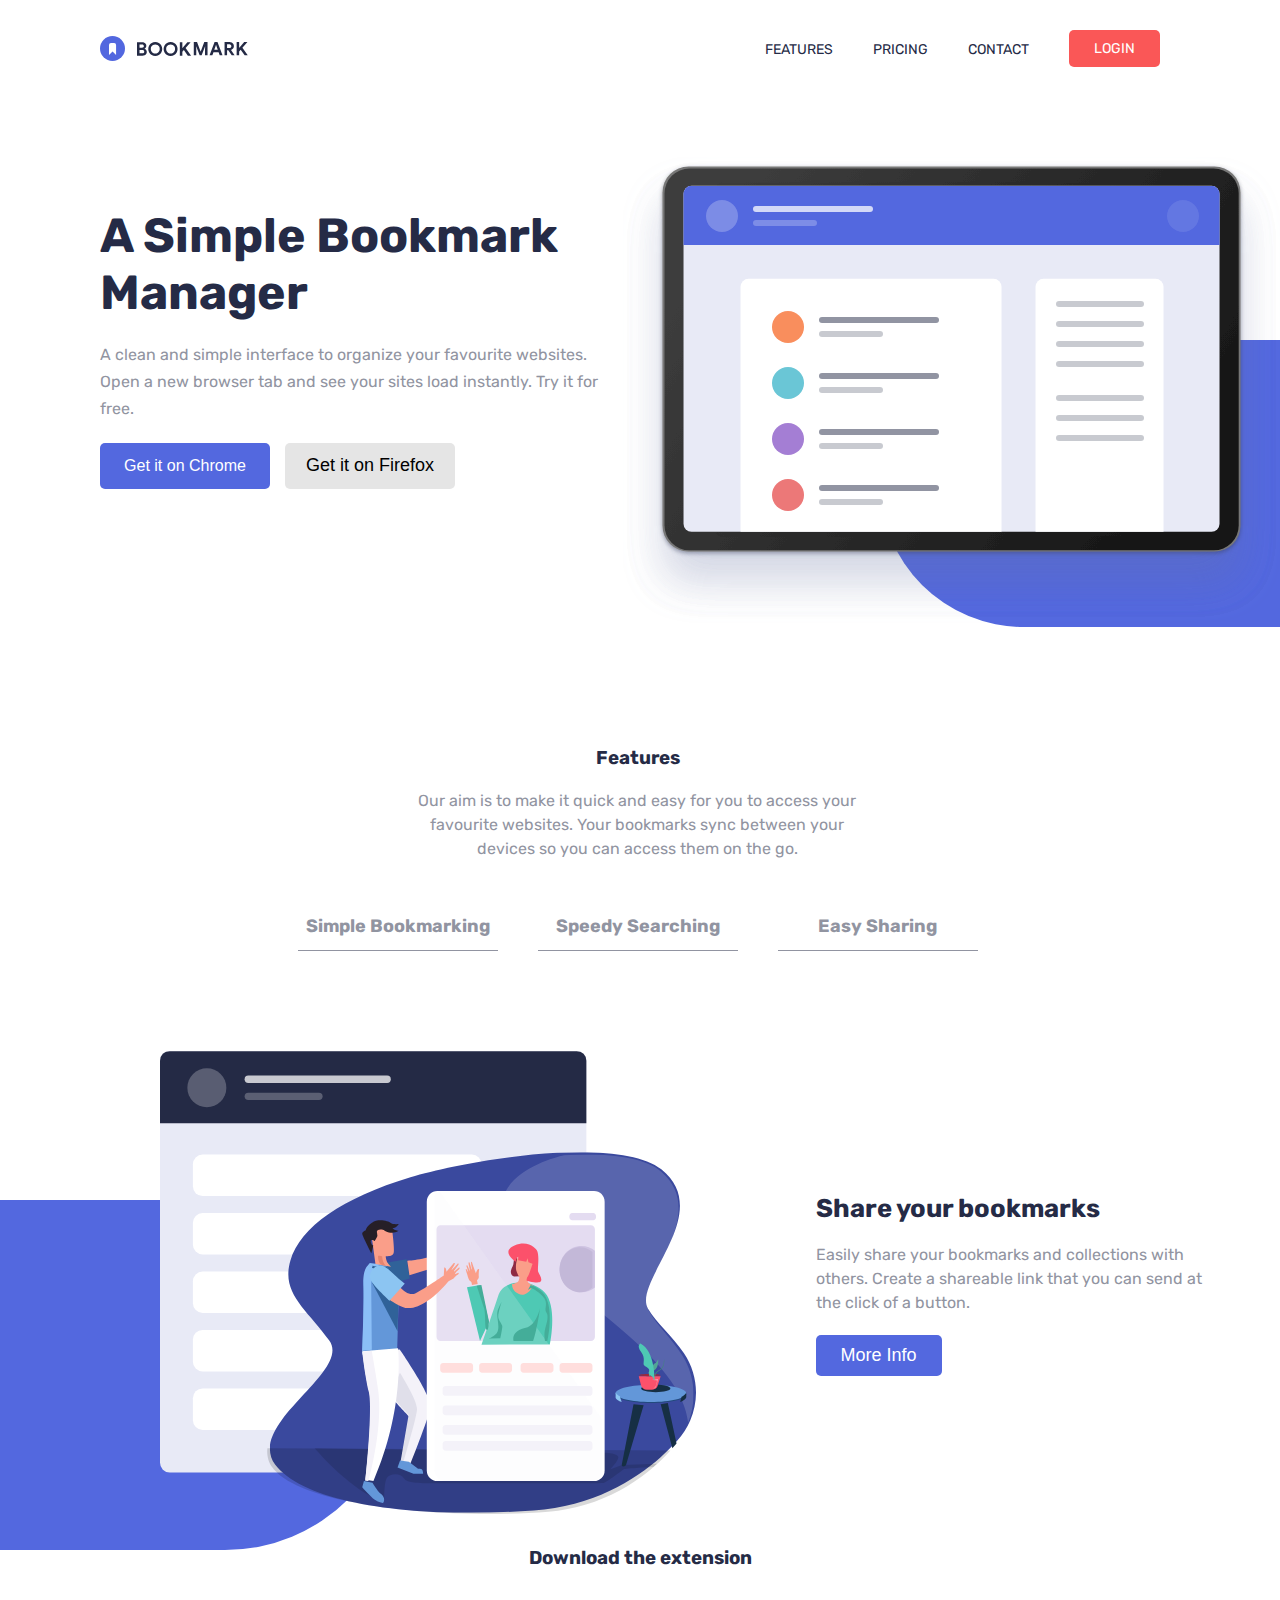
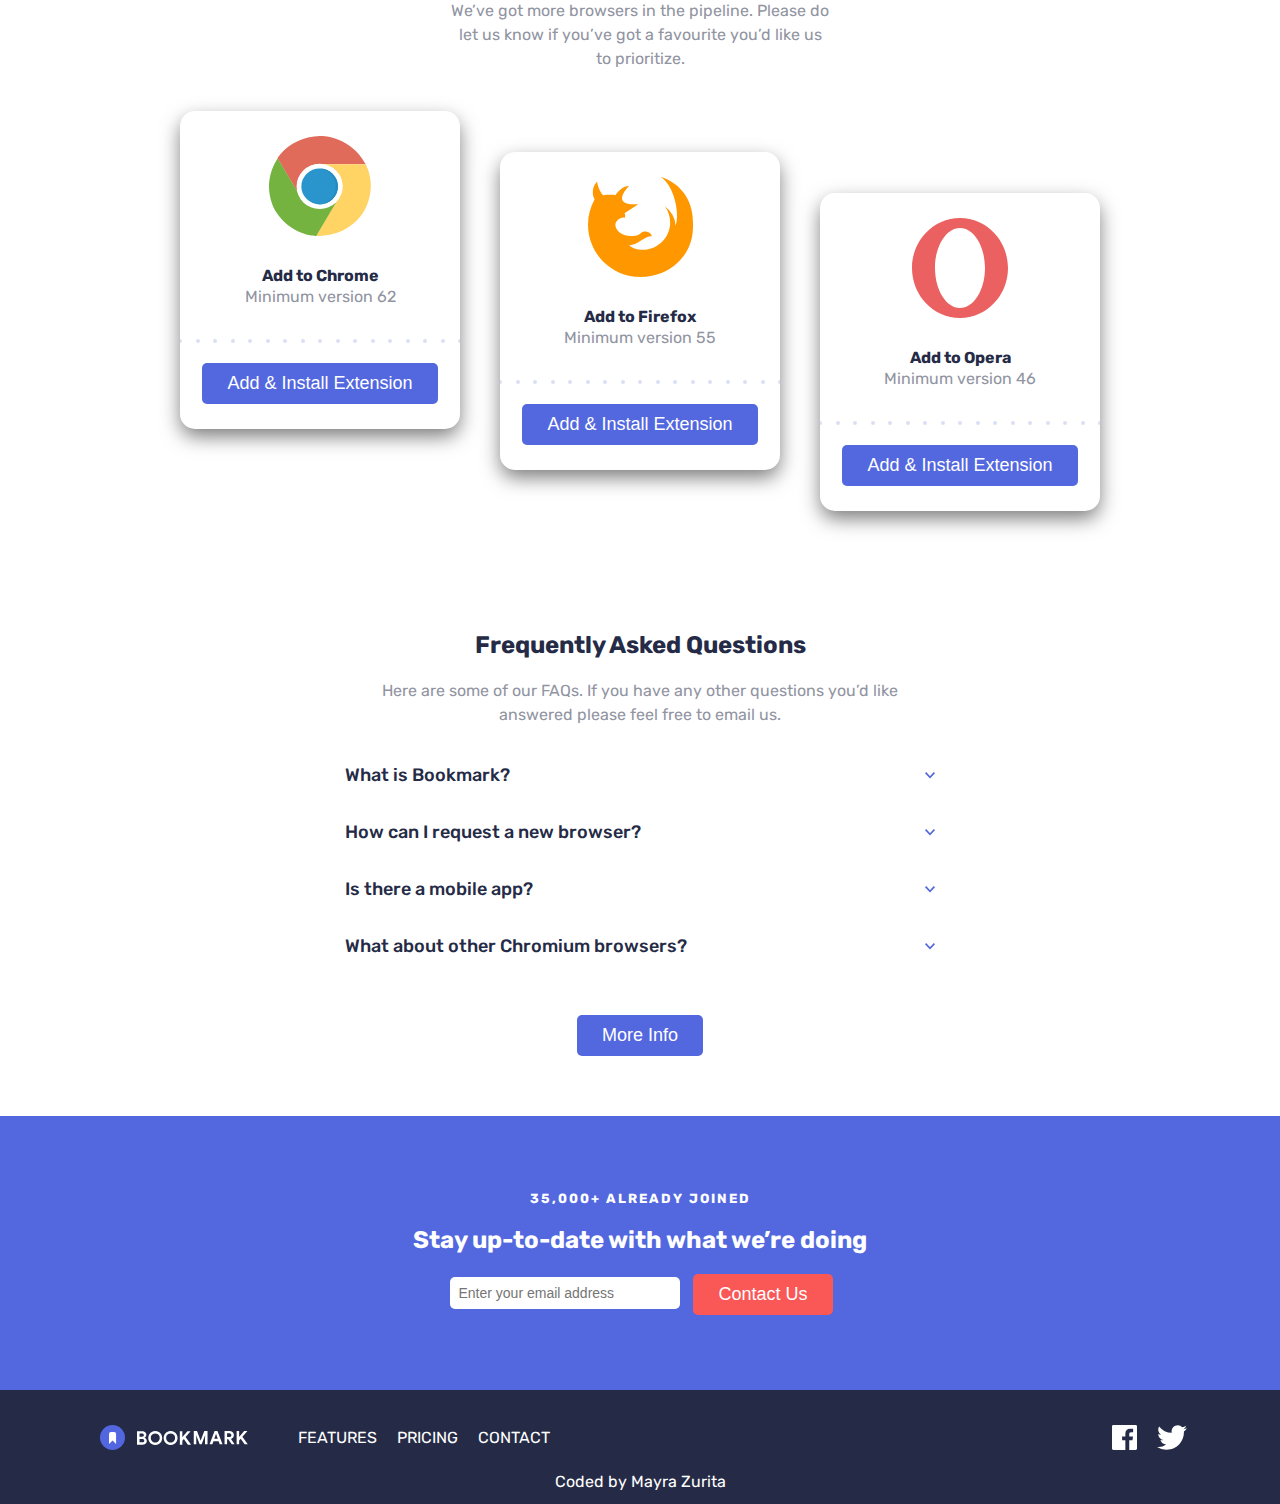
==== commit 6e1e2de1: "Update css" ====
--- a/index.html
+++ b/index.html
@@ -5,7 +5,7 @@
   <meta name="viewport" content="width=device-width, initial-scale=1.0"> <!-- displays site properly based on user's device -->
   <link rel="icon" type="image/png" sizes="32x32" href="./images/favicon-32x32.png">
   <title>Bookmark landing page | Frontend Mentor</title>
-  <link rel="stylesheet" href="style.css">
+  <link rel="stylesheet" href="css/style.css">
 </head>
 <body>
   <div class="container">
@@ -260,12 +260,13 @@
         </div>
         <div class="footerBottom">
           <p class="attribution">
-            Challenge by&nbsp; <a href="https://www.frontendmentor.io?ref=challenge" target="_blank">Frontend Mentor</a>.
-            Coded by &nbsp; <a href="#">Mayra Zurita</a>.
+            Coded by <a href="https://twitter.com/mizrmx" class="atribution-link">Mayra Zurita</a>
           </p>
         </div>
       </footer>
     </main>
   </div>
+
+  <script src="js/main.js"></script>
 </body>
 </html>--- a/css/style.css
+++ b/css/style.css
@@ -0,0 +1,1917 @@
+@import url('https://fonts.googleapis.com/css2?family=Rubik:wght@400;500&display=swap');
+
+:root 
+{
+  --white: hsl(0, 0%, 100%);
+  --softBlue: hsl(231, 69%, 60%);
+  --softRed: hsl(0, 94%, 66%);
+  --grayishBlue: hsl(229, 8%, 60%);
+  --veryDarkBlue: hsl(229, 31%, 21%);
+}
+
+body 
+{
+  font-family: 'Rubik', sans-serif;
+  overflow-x: hidden;
+}
+
+* 
+{
+  box-sizing: border-box;
+  margin: 0;
+  padding: 0;
+}
+
+p, h1, h2, h3, h4, h5, h6 
+{
+  margin: 0;
+}
+
+ul, li 
+{
+  list-style: none;
+}
+
+a 
+{
+  text-decoration: none;
+}
+
+.flex 
+{
+  display: flex;
+}
+
+.container 
+{
+  display: flex;
+  flex-direction: column;
+}
+
+main 
+{
+  display: flex;
+  flex-direction: column;
+}
+
+footer 
+{
+  display: flex;
+  flex-direction: column;
+}
+
+.simpBookmarkText 
+{
+  flex-direction: column;
+}
+
+.tabDiv 
+{
+  flex-direction: column;
+  align-items: center;
+}
+
+.btn 
+{
+  display: inline-block;
+  object-fit: cover;
+  padding: 10px 25px;
+  border-radius: 5px;
+  border: none;
+  outline: none;
+}
+
+.blue.btn:hover 
+{
+  background-color: white;
+  color: var(--softBlue);
+  border: 2px solid var(--softBlue);
+}
+
+.red.btn:hover 
+{
+  background-color: white;
+  color: var(--softRed);
+  border: 2px solid var(--softRed);
+}
+
+.blue 
+{
+  background-color: var(--softBlue);
+  color: white;
+  font-weight: 500;
+  text-align: center;
+  font-size: 18px;
+}
+
+.red 
+{
+  background-color: var(--softRed);
+  color: white;
+  font-weight: 400;
+  text-align: center;
+  font-size: 18px;
+}
+
+.tabPrgrph 
+{
+  flex-direction: column;
+}
+
+.download 
+{
+  flex-direction: column;
+}
+
+.downloadText 
+{
+  flex-direction: column;
+}
+
+.card 
+{
+  flex-direction: column;
+}
+
+.contact 
+{
+  flex-direction: column;
+}
+
+.headings 
+{
+  flex-direction: column;
+}
+
+.inputValid 
+{
+  flex-direction: column;
+}
+
+nav ul.flex li a 
+{
+  text-transform: uppercase;
+  color: var(--veryDarkBlue);
+  font-size: 14px;
+}
+
+nav ul.flex li a:hover 
+{
+  color: var(--softRed);
+  cursor: pointer;
+}
+
+.red.btn 
+{
+  color: #fff;
+}
+
+.red.btn:hover 
+{
+  color: var(--softRed);
+  background-color: white;
+  border: 2px solid var(--softRed);
+}
+
+.attribution
+{
+  color: var(--white);
+}
+
+.atribution-link
+{
+  color: var(--white);
+}
+
+.atribution-link:hover
+{
+  color: var(--softBlue);
+}
+
+h1 
+{
+  font-size: 3em;
+  color: var(--veryDarkBlue);
+}
+
+h3, h4 
+{
+  color: var(--veryDarkBlue);
+}
+
+p 
+{
+  color: var(--grayishBlue);
+  line-height: 1.5em;
+}
+
+.buts 
+{
+  display: flex;
+  font-size: 20px;
+  font-weight: 500;
+}
+
+.center 
+{
+  position: relative;
+  top: 50%;
+  left: 50%;
+  transform: translate(-50%, -50%);
+}
+
+.question 
+{
+  flex-direction: column;
+  align-items: center;
+  justify-content: space-between;
+}
+
+.questionText 
+{
+  flex-direction: column;
+  width: 50%;
+  text-align: center;
+}
+
+.questionAccordion 
+{
+  width: 50%;
+}
+
+.questionText h2 
+{
+  color: var(--veryDarkBlue);
+  margin-bottom: 20px;
+}
+
+.but 
+{
+  margin-top: 20px;
+}
+
+.bookmark.flex 
+{
+  align-items: center;
+}
+
+.tab1 
+{
+  display: grid;
+  grid-template-columns: 1fr;
+  grid-auto-rows: auto;
+  margin-bottom: 20px;
+  margin-top: 20px;
+}
+
+.tabContent-wrap1 
+{
+  width: 100%;
+  flex-direction: column;
+  height: auto;
+  align-items: center;
+}
+
+.tab1 button 
+{
+  background: transparent;
+  cursor: pointer;
+  outline: none;
+  transition: all .5s ease;
+  padding-top: 15px;
+  padding-bottom: 15px;
+  border: none;
+}
+
+.tab-links1 
+{
+  background: transparent;
+}
+
+.accordionIcon 
+{
+  margin-top: 10px;
+  text-align: right;
+}
+
+button.tab-links1:first-child 
+{
+  border-top: 1px solid #999;
+}
+
+.button-wrap1 p 
+{
+  font-family: 'Rubik', sans-serif;
+  font-size: 18px;
+  font-weight: 400;
+  color: var(--veryDarkBlue);
+  font-weight: 500;
+  transition: color .2s ease;
+  border: none;
+}
+
+.button-wrap1:hover p 
+{
+  color: var(--softRed);
+}
+
+.button-wrap1 .accordionIcon 
+{
+  width: auto;
+  height: 7px;
+  object-fit: cover;
+}
+
+.button-wrap1 
+{
+  display: flex;
+  justify-content: space-between;
+}
+
+.tab1 button:hover h4 
+{
+  opacity: 1;
+}
+
+/* Tab Content */
+.tabContent1 
+{
+  display: none;
+  height: auto;
+}
+
+.showContent1 
+{
+  display: block;
+}
+
+.tabContent-des1 
+{
+  height: auto;
+}
+
+.tabContent-wrap1 
+{
+  height: auto;
+}
+
+.tabContent-des1 h4 
+{
+  color: var(--veryDarkBlue);
+  font-size: 1.6rem;
+  margin-bottom: 20px;
+}
+
+.tabContent-des1 p 
+{
+  width: 100%;
+  height: auto;
+  color: var(--grayishBlue);
+  margin-bottom: 20px;
+}
+
+.contact 
+{
+  flex-direction: column;
+  align-items: center;
+  justify-content: space-between;
+}
+
+.contact h3, h5 
+{
+  color: white;
+  text-align: center;
+  font-weight: none;
+}
+
+.contact h2 
+{
+  margin-bottom: 20px;
+}
+
+.contact h5 
+{
+  margin-bottom: 20px;
+  text-transform: uppercase;
+  letter-spacing: 2px;
+}
+
+.emailAlert.show 
+{
+  display: block;
+}
+
+@media screen and (max-width:1440px) {
+  .question 
+  {
+    padding: 60px 165px;
+  }
+
+  nav 
+  {
+    padding: 30px 168px;
+    justify-content: space-between;
+    align-items: center;
+  }
+
+  nav ul.flex 
+  {
+    justify-content: space-between;
+    align-items: center;
+  }
+
+  nav ul li 
+  {
+    margin-left: 20px;
+    margin-right: 20px;
+  }
+
+  .hamburger 
+  {
+    display: none;
+  }
+
+  .simpleBookmark 
+  {
+    padding: 60px 0px 60px 165px;
+  }
+
+  .simpleBookmark .blue.btn 
+  {
+    padding: 14px 17px;
+    font-weight: 500;
+    text-align: center;
+    font-size: 16px;
+  }
+
+  .simpleBookmark .lightGrey.btn 
+  {
+    padding: 7px 15px;
+    font-weight: 500;
+    text-align: center;
+    font-size: 18px;
+    background: #e5e5e5;
+  }
+
+  .simpleBookmark .lightGrey.btn:hover 
+  {
+    border: 2px solid var(--grayishBlue);
+  }
+
+  .simpleBookmark::after 
+  {
+    content: '';
+    position: absolute;
+    top: 340px;
+    right: 0;
+    width: 400px;
+    height: 287px;
+    border-top-left-radius: 600px;
+    border-bottom-left-radius: 600px;
+    background-color: var(--softBlue);
+    z-index: -1;
+  }
+
+  .simpBookmarkText 
+  {
+    margin-top: 50px;
+  }
+
+  .simpBookmarkText .buts .blue.btn 
+  {
+    margin-right: 15px;
+  }
+
+  .simpBookmarkText button.btn 
+  {
+    font-size: 15px;
+    font-weight: 500;
+    /* width: 100%; */
+  }
+
+  .simpBookmarkText h1 
+  {
+    margin-bottom: 20px;
+  }
+
+  .simpBookmarkText p 
+  {
+    margin-bottom: 20px;
+    line-height: 1.7em;
+    color: var(--grayishBlue);
+  }
+
+  .simpBookmarkText .btn 
+  {
+    width: 170px;
+  }
+
+  .simpBookmarkText .btn:hover 
+  {
+    border: 1px solid var(--grayishBlue);
+    color: var(--grayishBlue);
+    background: white;
+    cursor: pointer;
+  }
+
+  .simpBookmarkText .btn.blue:hover 
+  {
+    border: 2px solid var(--softBlue);
+    color: var(--softBlue);
+    background: white;
+    cursor: pointer;
+  }
+
+  .tabDiv 
+  {
+    width: 1440px;
+    height: 800px;
+    ;
+    max-width: 1440px;
+    padding: 60px 165px 60px 0px;
+  }
+
+  .tabDiv::before 
+  {
+    content: '';
+    position: absolute;
+    top: 1200px;
+    left: 0;
+    width: 400px;
+    height: 350px;
+    border-top-right-radius: 600px;
+    border-bottom-right-radius: 600px;
+    background-color: var(--softBlue);
+    z-index: -1;
+  }
+
+  .tabPrgrph 
+  {
+    flex-direction: column;
+    align-items: center;
+  }
+
+  .tabPrgrph h3 
+  {
+    margin-bottom: 20px;
+  }
+
+  .tabPrgrph p 
+  {
+    margin-bottom: 40px;
+    width: 40%;
+    text-align: center;
+  }
+
+  .download 
+  {
+    padding: 60px 165px;
+  }
+
+  .download img.social 
+  {
+    display: block;
+    width: auto;
+    height: 100px;
+    object-fit: cover;
+    margin-bottom: 30px;
+  }
+
+  .download img.dot 
+  {
+    height: 4px;
+    width: 100%;
+    object-fit: cover;
+  }
+
+  .cards 
+  {
+    justify-content: center;
+    height: 400px;
+  }
+
+  .card 
+  {
+    padding-top: 25px;
+    padding-bottom: 25px;
+    align-items: center;
+    justify-content: space-between;
+    border-radius: 15px;
+    box-shadow: 0px 8px 20px -1px rgba(119, 119, 119, 1);
+  }
+
+  .card p 
+  {
+    margin-bottom: 30px;
+  }
+
+  .card .btn 
+  {
+    margin-top: 20px;
+  }
+
+  .card:first-child 
+  {
+    margin-right: 40px;
+    align-self: flex-start;
+  }
+
+  .card:nth-child(2) 
+  {
+    align-self: center;
+  }
+
+  .card:last-child 
+  {
+    align-self: flex-end;
+    margin-left: 40px;
+  }
+
+  .downloadText 
+  {
+    flex-direction: column;
+    align-items: center;
+  }
+
+  .downloadText h3 
+  {
+    margin-bottom: 30px;
+  }
+
+  .downloadText p 
+  {
+    margin-bottom: 40px;
+    width: 40%;
+    text-align: center;
+  }
+
+  .card .btn:hover 
+  {
+    background-color: white;
+    color: var(--softBlue);
+    border: 2px solid var(--softBlue);
+  }
+
+  /* Tab Button */
+  .tab 
+  {
+    display: flex;
+    justify-content: center;
+    font-family: 'Rubik', sans-serif;
+    font-size: 18px;
+    margin-left: 40px;
+  }
+
+  .tab button 
+  {
+    width: 200px;
+    height: 50px;
+    background: #fff;
+    border: none;
+    cursor: pointer;
+    outline: none;
+    transition: all .5s ease;
+    margin-bottom: 100px;
+    margin-right: 40px;
+    border-bottom: 0.5px solid var(--grayishBlue);
+  }
+
+  .tab button:hover 
+  {
+    background: #fff;
+    border-bottom: 5px solid var(--softRed);
+  }
+
+  .tab button h4 
+  {
+    font-family: 'Rubik', sans-serif;
+    font-size: 18px;
+    font-style: none;
+    font-weight: none;
+    color: var(--grayishBlue);
+  }
+
+  .tab button:hover h4 
+  {
+    opacity: 1;
+  }
+
+  /* Tab Content */
+  .tabContent 
+  {
+    display: none;
+  }
+
+  .showContent 
+  {
+    display: block;
+  }
+
+  .tabContent-wrap 
+  {
+    display: flex;
+    align-items: center;
+    justify-content: space-between;
+    padding-left: 100px;
+  }
+
+  .tabContent-des h4 
+  {
+    color: var(--veryDarkBlue);
+    font-size: 1.6rem;
+    margin-bottom: 20px;
+  }
+
+  .tabContent-des p 
+  {
+    width: 400px;
+    color: var(--grayishBlue);
+    margin: 0;
+    margin-bottom: 20px;
+  }
+
+  .tabContent-img 
+  {
+    width: 100%;
+    height: auto;
+    margin: 0;
+  }
+
+  .tabContent-des 
+  {
+    width: 100%;
+    margin-left: 0;
+    padding-left: 0;
+  }
+
+  .tabContent-img img 
+  {
+    width: 536px;
+    height: auto;
+    margin-right: 120px;
+  }
+
+  .contact 
+  {
+    padding-top: 75px;
+    padding-bottom: 75px;
+    background-color: var(--softBlue);
+    color: white;
+  }
+
+  .emailCorrection 
+  {
+    border: none;
+    outline: none;
+    padding: 8px;
+    border-radius: 5px;
+    font-weight: 500;
+    font-size: 14px;
+    width: 230px;
+  }
+
+  .inputValid 
+  {
+    background-color: transparent;
+    border-radius: 5px;
+    padding: 3px;
+    display: flex;
+    align-items: flex-start;
+    margin-right: 10px;
+  }
+
+  .inputValid p 
+  {
+    color: white;
+    font-size: 12px;
+    font-weight: 500;
+    font-style: italic;
+    display: none;
+  }
+
+  footer 
+  {
+    background-color: var(--veryDarkBlue);
+    padding: 35px 165px 10px 165px;
+    justify-content: center;
+    align-items: space-between;
+  }
+
+  .footerTop 
+  {
+    justify-content: space-between;
+    padding-bottom: 0px;
+    margin-bottom: 0px;
+  }
+
+  .footerTop ul.flex 
+  {
+    margin-left: 50px;
+  }
+
+  .footerTop ul.flex li a 
+  {
+    text-transform: uppercase;
+    margin-right: 20px;
+    color: #fff;
+  }
+
+  .footerTop ul.flex li a:hover 
+  {
+    color: tomato;
+  }
+
+  footer .social img:first-child 
+  {
+    margin-right: 20px;
+  }
+
+  .filterIcon:hover 
+  {
+    filter: invert(42%) sepia(34%) saturate(1085%) hue-rotate(314deg) brightness(107%) contrast(105%);
+  }
+
+  .footerBottom 
+  {
+    display: flex;
+    align-items: flex-end;
+    margin-top: 20px;
+    justify-content: center;
+  }
+}
+
+@media screen and (max-width:1300px) {
+  nav 
+  {
+    padding-right: 100px;
+    padding-left: 100px;
+  }
+
+  .simpleBookmark 
+  {
+    padding: 60px 0px 60px 100px;
+  }
+
+  .tabDiv 
+  {
+    padding: 60px 100px 60px -65px;
+  }
+
+  footer 
+  {
+    padding-left: 100px;
+    padding-right: 100px;
+  }
+
+  .question 
+  {
+    padding: 60px 100px;
+  }
+}
+
+@media screen and (max-width:1300px) {
+  .tabDiv 
+  {
+    padding: 60px 50px 60px -135px;
+  }
+
+  .question 
+  {
+    padding: 60px 50px;
+  }
+}
+
+@media screen and (max-width:1200px) {
+  .tabDiv 
+  {
+    padding: 60px 50px 60px -175px;
+  }
+}
+
+@media screen and (max-width:1100px) {
+  .tabDiv
+   {
+    padding: 60px 50px 60px -175px;
+  }
+
+  .tabContent-img 
+  {
+    margin-left: -100px;
+  }
+
+  .tabs 
+  {
+    margin-left: -150px;
+  }
+
+  .tabContent-img img 
+  {
+    width: 400px;
+    height: auto;
+  }
+
+  .tabContent-des 
+  {
+    margin-left: -20px;
+  }
+
+  .simpleBookmark .blue.btn 
+  {
+    font-size: 14px;
+  }
+
+  .download .blue.btn 
+  {
+    font-size: 14px;
+    font-weight: 500;
+  }
+
+  .simpleBookmark .lightGrey.btn 
+  {
+    font-size: 14px;
+  }
+
+  .tabPrgrph 
+  {
+    margin-left: -150px;
+  }
+
+  .card.social 
+  {
+    width: 40px;
+    height: auto;
+  }
+}
+
+@media screen and (max-width:1000px) {
+  nav 
+  {
+    padding-right: 50px;
+    padding-left: 50px;
+  }
+
+  .simpleBookmark 
+  {
+    padding: 60px 0px 60px 50px;
+  }
+
+  .tabDiv 
+  {
+    padding: 60px 50px 60px -65px;
+  }
+
+  footer 
+  {
+    padding-left: 50px;
+    padding-right: 50px;
+  }
+
+  .simpImg 
+  {
+    width: 500px;
+    height: auto;
+    margin-top: 20px;
+  }
+
+  .simpBookmarkText h1 
+  {
+    font-size: 2em;
+  }
+
+  .tabDiv 
+  {
+    margin-left: -60px;
+  }
+
+  .tabContent-img img 
+  {
+    width: 400px;
+    height: auto;
+  }
+
+  .simpleBookmark::after 
+  {
+    content: '';
+    position: absolute;
+    top: 400px;
+    right: 0;
+    width: 300px;
+    height: 200px;
+    border-top-left-radius: 600px;
+    border-bottom-left-radius: 600px;
+    background-color: var(--softBlue);
+    z-index: -1;
+  }
+
+  .tabDiv::before 
+  {
+    content: '';
+    position: absolute;
+    top: 1200px;
+    left: 0;
+    width: 300px;
+    height: 200px;
+    border-top-right-radius: 600px;
+    border-bottom-right-radius: 600px;
+    background-color: var(--softBlue);
+    z-index: -1;
+  }
+
+  .download
+  {
+    width: 100%;
+    padding: 0;
+    margin: 0;
+    padding-left: 50px;
+    padding-right: 50px;
+  }
+
+  .question 
+  {
+    width: 100%;
+  }
+
+  .questionText 
+  {
+    width: 80%;
+  }
+
+  .questionAccordion 
+  {
+    width: 80%;
+  }
+
+  .button-wrap1 
+  {
+    width: 600px;
+    display: flex;
+    justify-content: space-between;
+  }
+
+  button.tabLinks1 
+  {
+    width: 600px;
+  }
+
+  .button-wrap1 
+  {
+    width: 600px;
+  }
+
+  .button-wrap1 p 
+  {
+    width: 600px;
+  }
+}
+
+@media screen and (max-width:900px) {
+  .simpImg 
+  {
+    width: 360px;
+    height: auto;
+    margin-top: 80px;
+    margin-left: 40px;
+  }
+
+  .simpBookmarkText 
+  {
+    width: 350px;
+    height: auto;
+  }
+
+  .tabDiv 
+  {
+    width: 100%;
+    align-items: center;
+    margin: 0;
+    padding: 0;
+  }
+
+  .tabs 
+  {
+    margin: 0;
+    padding: 0;
+  }
+
+  .tabContent 
+  {
+    margin: 0;
+    padding: 0;
+  }
+
+  .tabPrgrph 
+  {
+    width: 100%;
+    margin: 0;
+    padding: 0;
+  }
+
+  .tabPrgrph p 
+  {
+    width: 600px;
+  }
+
+  .tabContent-img img 
+  {
+    width: 350px;
+    height: auto;
+    margin-left: 50px;
+    margin-right: 50px;
+  }
+
+  .tabDiv::before 
+  {
+    content: '';
+    position: absolute;
+    top: 1100px;
+    left: 0;
+    width: 300px;
+    height: 200px;
+    border-top-right-radius: 600px;
+    border-bottom-right-radius: 600px;
+    background-color: var(--softBlue);
+    z-index: -1;
+  }
+
+  .downloadText 
+  {
+    width: 100%;
+  }
+
+  .downloadText p 
+  {
+    width: 600px;
+  }
+
+  .question 
+  {
+    width: 100%;
+    height: 650px;
+    margin: 0;
+    padding: 0px 0px 0px 0px;
+    margin-left: 50px;
+    margin-top: 50px;
+  }
+
+  .question p 
+  {
+    width: 600px;
+  }
+
+  .tabLinks1 
+  {
+    width: 600px;
+  }
+
+  .button-wrap1 p 
+  {
+    text-align: left;
+  }
+
+  .button-wrap1 
+  {
+    width: 600px;
+    display: flex;
+    justify-content: space-between;
+  }
+
+  .but 
+  {
+    margin-left: -70px;
+    margin-bottom: 50px;
+  }
+}
+
+@media screen and (max-width:800px) {
+  .tabDiv::before 
+  {
+    content: '';
+    position: absolute;
+    top: 450px;
+    left: 0;
+    width: 400px;
+    height: 250px;
+    border-top-right-radius: 600px;
+    border-bottom-right-radius: 600px;
+    background-color: var(--softBlue);
+    z-index: -1;
+  }
+
+  .tabDiv 
+  {
+    width: 100%;
+    height: auto;
+    transform: translateX(10%);
+    margin-top: 50px;
+  }
+
+  .tabs 
+  {
+    margin-left: -40px;
+  }
+
+  .tabContent-img img 
+  {
+    width: 400px;
+    height: auto;
+    margin-bottom: 80px;
+  }
+
+  .tab 
+  {
+    /* display: grid;
+        grid-template-columns: 1fr;
+        grid-auto-rows: auto; */
+    display: flex;
+    flex-direction: column;
+    align-items: center;
+    margin-bottom: 20px;
+    margin-top: 20px;
+  }
+
+  .tabContent-wrap 
+  {
+    width: 100%;
+    flex-direction: column;
+    height: auto;
+    align-items: center;
+  }
+
+  .but .blue.btn 
+  {
+    margin: 0;
+    margin-left: -100px;
+  }
+
+  .tab button 
+  {
+    background: transparent;
+    cursor: pointer;
+    outline: none;
+    transition: all .5s ease;
+    padding-top: 5px;
+    padding-bottom: 5px;
+    border: none;
+    margin: 0;
+  }
+
+  .tab-links 
+  {
+    background: transparent;
+  }
+
+  .tabContent-des 
+  {
+    display: flex;
+    flex-direction: column;
+    align-items: center;
+  }
+
+  .tabContent-des p 
+  {
+    text-align: center;
+  }
+
+  .but 
+  {
+    margin-left: 0px;
+    margin-bottom: 80px;
+    text-align: center;
+  }
+
+  .download 
+  {
+    margin-top: 50px;
+    height: 1200px;
+    z-index: 999;
+  }
+
+  .cards 
+  {
+    flex-direction: column;
+    align-items: center;
+    justify-content: space-between;
+    margin-left: 40px;
+  }
+
+  .card 
+  {
+    margin-bottom: 40px;
+    background: #fff;
+  }
+
+  .card:first-child 
+  {
+    align-self: center;
+  }
+
+  .card:nth-child(2) 
+  {
+    align-self: center;
+    margin-left: -40px;
+  }
+
+  .card:last-child 
+  {
+    align-self: center;
+    margin-left: -40px;
+  }
+
+  .tabDiv 
+  {
+    margin-left: -100px;
+  }
+
+  .simpBookmark 
+  {
+    flex-wrap: wrap;
+    flex-direction: column;
+  }
+}
+
+@media screen and (max-width:700px) {
+  nav ul li a 
+  {
+    font-size: 12px;
+    font-weight: 500;
+  }
+
+  nav ul li a.red.btn 
+  {
+    font-size: 12px;
+    font-weight: 500;
+  }
+
+  .simpleBookmark 
+  {
+    flex-direction: column-reverse;
+    align-items: center;
+    justify-content: space-between;
+  }
+
+  .simpImg 
+  {
+    margin: 0;
+    width: 90%;
+    height: auto;
+  }
+
+  .simpBookmarkText 
+  {
+    width: 90%;
+    margin-right: 40px;
+  }
+
+  .tabDiv::before 
+  {
+    content: '';
+    position: absolute;
+    top: 50px;
+    left: 0;
+    width: 400px;
+    height: 250px;
+    border-top-right-radius: 600px;
+    border-bottom-right-radius: 600px;
+    background-color: var(--softBlue);
+    z-index: -1;
+  }
+
+  .tabDiv 
+  {
+    margin-top: -20px;
+    width: 90%;
+  }
+
+  .tabPrgrph p 
+  {
+    width: 450px;
+  }
+
+  .tabPrgrph 
+  {
+    margin-left: 170px;
+  }
+
+  .tabDiv::before 
+  {
+    content: '';
+    position: absolute;
+    top: 500px;
+    left: 0;
+    width: 300px;
+    height: 250px;
+    border-top-right-radius: 600px;
+    border-bottom-right-radius: 600px;
+    background-color: var(--softBlue);
+    z-index: -1;
+  }
+
+  .tabs 
+  {
+    margin-left: 135px;
+  }
+
+  .tabContent 
+  {
+    margin-top: 40px;
+    margin-left: -50px;
+  }
+
+  .tabContent-img img 
+  {
+    width: 100%;
+    height: auto;
+  }
+
+  .downloadText p 
+  {
+    width: 450px;
+    margin: 0;
+  }
+
+  .download 
+  {
+    margin-left: 20px;
+    margin-top: 40px;
+  }
+
+  .questionText p 
+  {
+    width: 450px;
+    margin: 0;
+    margin-bottom: 40px;
+  }
+
+  .question 
+  {
+    width: 90%;
+  }
+
+  .cards 
+  {
+    margin-top: 40px;
+  }
+
+  .tabContent1 p 
+  {
+    width: 450px;
+  }
+
+  .divForms 
+  {
+    flex-direction: column;
+    align-items: center;
+  }
+
+  .divForms .red.btn 
+  {
+    width: 230px;
+    padding: 7px 12px;
+    margin-left: -7px;
+    margin-top: 10px;
+  }
+
+  footer 
+  {
+    flex-direction: column;
+  }
+
+  .tab button 
+  {
+    border-bottom: 1px solid var(--grayishBlue);
+  }
+
+  .but .blue.btn 
+  {
+    margin-left: 10px;
+  }
+
+  .footerTop 
+  {
+    flex-direction: column;
+    align-items: center;
+    justify-content: space-between;
+  }
+
+  .bookmark 
+  {
+    flex-direction: column;
+    align-items: center;
+  }
+
+  .bookmark ul.flex 
+  {
+    flex-direction: column;
+    align-items: center;
+    margin-top: 20px;
+  }
+
+  .bookmark ul.flex li 
+  {
+    margin-bottom: 20px;
+  }
+
+  .bookmark .logo 
+  {
+    margin-bottom: 20px;
+  }
+
+  .footerTop .social.flex 
+  {
+    margin-left: 20px;
+  }
+}
+
+@media screen and (max-width:540px) {
+  .hamburger 
+  {
+    display: block;
+    z-index: 999;
+    position: absolute;
+    top: 40px;
+    right: 40px;
+  }
+
+  .hamburger.show 
+  {
+    display: block;
+  }
+
+  .hamburgerImg.show 
+  {
+    width: 18px;
+    height: 15px;
+    background: url('../images/icon-hamburger.svg') no-repeat center center/cover;
+  }
+
+  nav .logo 
+  {
+    z-index: 999;
+    position: absolute;
+    top: 40px;
+    left: 40px;
+  }
+
+  .menuDiv 
+  {
+    flex-direction: column;
+    align-items: center;
+    position: absolute;
+    top: 100px;
+    left: 40px;
+  }
+
+  .menu::before 
+  {
+    content: '';
+    position: absolute;
+    top: -100px;
+    left: -40px;
+    width: 100vw;
+    height: 100vh;
+    background-color: var(--veryDarkBlue);
+    opacity: 0.9;
+    margin-top: 0;
+    margin-left: 0;
+  }
+
+  nav 
+  {
+    margin: 0;
+    padding: 0;
+  }
+
+  .menu.flex 
+  {
+    flex-direction: column;
+    align-items: center;
+    margin-top: 20px;
+    margin-left: -60px;
+  }
+
+  .menu.flex li 
+  {
+    width: 100vw;
+    height: 12vh;
+    text-align: center;
+    z-index: 999;
+  }
+
+  .menu.flex li:first-child::before 
+  {
+    content: '';
+    position: absolute;
+    top: -10px;
+    left: 30px;
+    width: 350px;
+    height: 1px;
+    background-color: var(--grayishBlue);
+    color: var(--grayishBlue);
+  }
+
+  .menu.flex li:nth-child(2)::before 
+  {
+    content: '';
+    position: absolute;
+    top: 60px;
+    left: 30px;
+    width: 350px;
+    height: 1px;
+    background-color: var(--grayishBlue);
+    color: var(--grayishBlue);
+  }
+
+  .menu.flex li:nth-child(3)::before 
+  {
+    content: '';
+    position: absolute;
+    top: 150px;
+    left: 30px;
+    width: 350px;
+    height: 1px;
+    background-color: var(--grayishBlue);
+    color: var(--grayishBlue);
+  }
+
+  .menu.flex li:nth-child(4)::before 
+  {
+    content: '';
+    position: absolute;
+    top: 220px;
+    left: 30px;
+    width: 350px;
+    height: 1px;
+    background-color: var(--grayishBlue);
+    color: var(--grayishBlue);
+  }
+
+  .simpImg 
+  {
+    margin-top: 50px;
+  }
+
+  .logo.change 
+  {
+    filter: invert(100%) sepia(100%) saturate(0%) hue-rotate(244deg) brightness(105%) contrast(101%);
+  }
+
+  .menu.flex li a 
+  {
+    font-size: 18px;
+    font-weight: 500;
+    color: #fff;
+  }
+
+  .menu.flex li .red.btn 
+  {
+    font-size: 18px;
+    font-weight: 500;
+    background-color: transparent;
+    margin-left: 40px;
+    margin-right: 40px;
+    width: 80%;
+    border: 2px solid #fff;
+  }
+
+  .tabContent-des 
+  {
+    margin-top: 40px;
+  }
+
+  .download 
+  {
+    margin-left: 0px;
+  }
+
+  .downloadText p 
+  {
+    width: 350px;
+    text-align: center;
+  }
+
+  .question 
+  {
+    margin: 0;
+    padding: 0;
+    margin-top: 40px;
+  }
+
+  .questionText p 
+  {
+    margin: 0;
+    margin-left: 30px;
+    width: 340px;
+  }
+
+  .questionText h2 
+  {
+    margin: 0;
+    margin-left: 50px;
+    margin-bottom: 30px;
+  }
+
+  .tabContent-des1 p 
+  {
+    width: 340px;
+    margin-left: 30px;
+  }
+
+  .tabLinks1 
+  {
+    margin-left: 30px;
+  }
+
+  .headings h2 
+  {
+    font-size: 22px;
+    width: 340px;
+    text-align: center;
+  }
+
+  .simpleBookmark::after 
+  {
+    content: '';
+    position: absolute;
+    top: 170px;
+    right: 0;
+    width: 300px;
+    height: 200px;
+    border-top-left-radius: 600px;
+    border-bottom-left-radius: 600px;
+    background-color: var(--softBlue);
+    z-index: -1;
+  }
+
+  .menuDiv 
+  {
+    display: none;
+  }
+
+  .menuDiv.show 
+  {
+    display: flex;
+  }
+}
+
+@media screen and (max-width:375px) {
+  .menuDiv.show 
+  {
+    display: flex;
+  }
+
+  .logo 
+  {
+    display: block;
+  }
+
+  .simpleBookmark::after 
+  {
+    content: '';
+    position: absolute;
+    top: 170px;
+    right: 0;
+    width: 200px;
+    height: 120px;
+    border-top-left-radius: 600px;
+    border-bottom-left-radius: 600px;
+    background-color: var(--softBlue);
+    z-index: -1;
+  }
+
+  .simpleBookmark 
+  {
+    margin-top: 50px;
+  }
+
+  .menu li 
+  {
+    width: 80vw;
+  }
+
+  .menu 
+  {
+    margin-left: -50px;
+  }
+
+  .menu.flex li:first-child::before 
+  {
+    content: '';
+    position: absolute;
+    top: -10px;
+    left: 0px;
+    width: 80vw;
+    height: 1px;
+    background-color: var(--grayishBlue);
+    color: var(--grayishBlue);
+  }
+
+  .menu.flex li:nth-child(2)::before 
+  {
+    content: '';
+    position: absolute;
+    top: 60px;
+    left: 0px;
+    width: 80vw;
+    height: 1px;
+    background-color: var(--grayishBlue);
+    color: var(--grayishBlue);
+  }
+
+  .menu.flex li:nth-child(3)::before 
+  {
+    content: '';
+    position: absolute;
+    top: 150px;
+    left: 0px;
+    width: 80vw;
+    height: 1px;
+    background-color: var(--grayishBlue);
+    color: var(--grayishBlue);
+  }
+
+  .menu.flex li:nth-child(4)::before 
+  {
+    content: '';
+    position: absolute;
+    top: 220px;
+    left: 0px;
+    width: 80vw;
+    height: 1px;
+    background-color: var(--grayishBlue);
+    color: var(--grayishBlue);
+  }
+
+  .simpleBookmarkText h1 
+  {
+    font-size: 26px;
+    text-align: center;
+  }
+
+  .simpleBookmarkText 
+  {
+    align-items: center;
+    text-align: center;
+  }
+
+  .simpleBookmark 
+  {
+    align-items: center;
+    text-align: center;
+  }
+
+  .simpleBookmarkText .btn 
+  {
+    font-size: 8px;
+  }
+
+  .tabPrgrph p 
+  {
+    width: 260px;
+  }
+
+  .tabContent-img img 
+  {
+    width: 100%;
+    height: auto;
+    margin-left: 60px;
+    margin-bottom: 60px;
+  }
+
+  .tabContent-des p 
+  {
+    width: 260px;
+  }
+
+  .tabContent-des h4 
+  {
+    text-align: center;
+  }
+
+  .card 
+  {
+    width: 260px;
+  }
+
+  .question p 
+  {
+    font-size: 15px;
+  }
+
+  .questionText p 
+  {
+    width: 260px;
+    margin: 0;
+    margin-left: 20px;
+  }
+
+  .tabLinks1 
+  {
+    margin: 0;
+  }
+
+  .tabContent-des1 p 
+  {
+    margin: 0;
+    width: 300px;
+  }
+}
